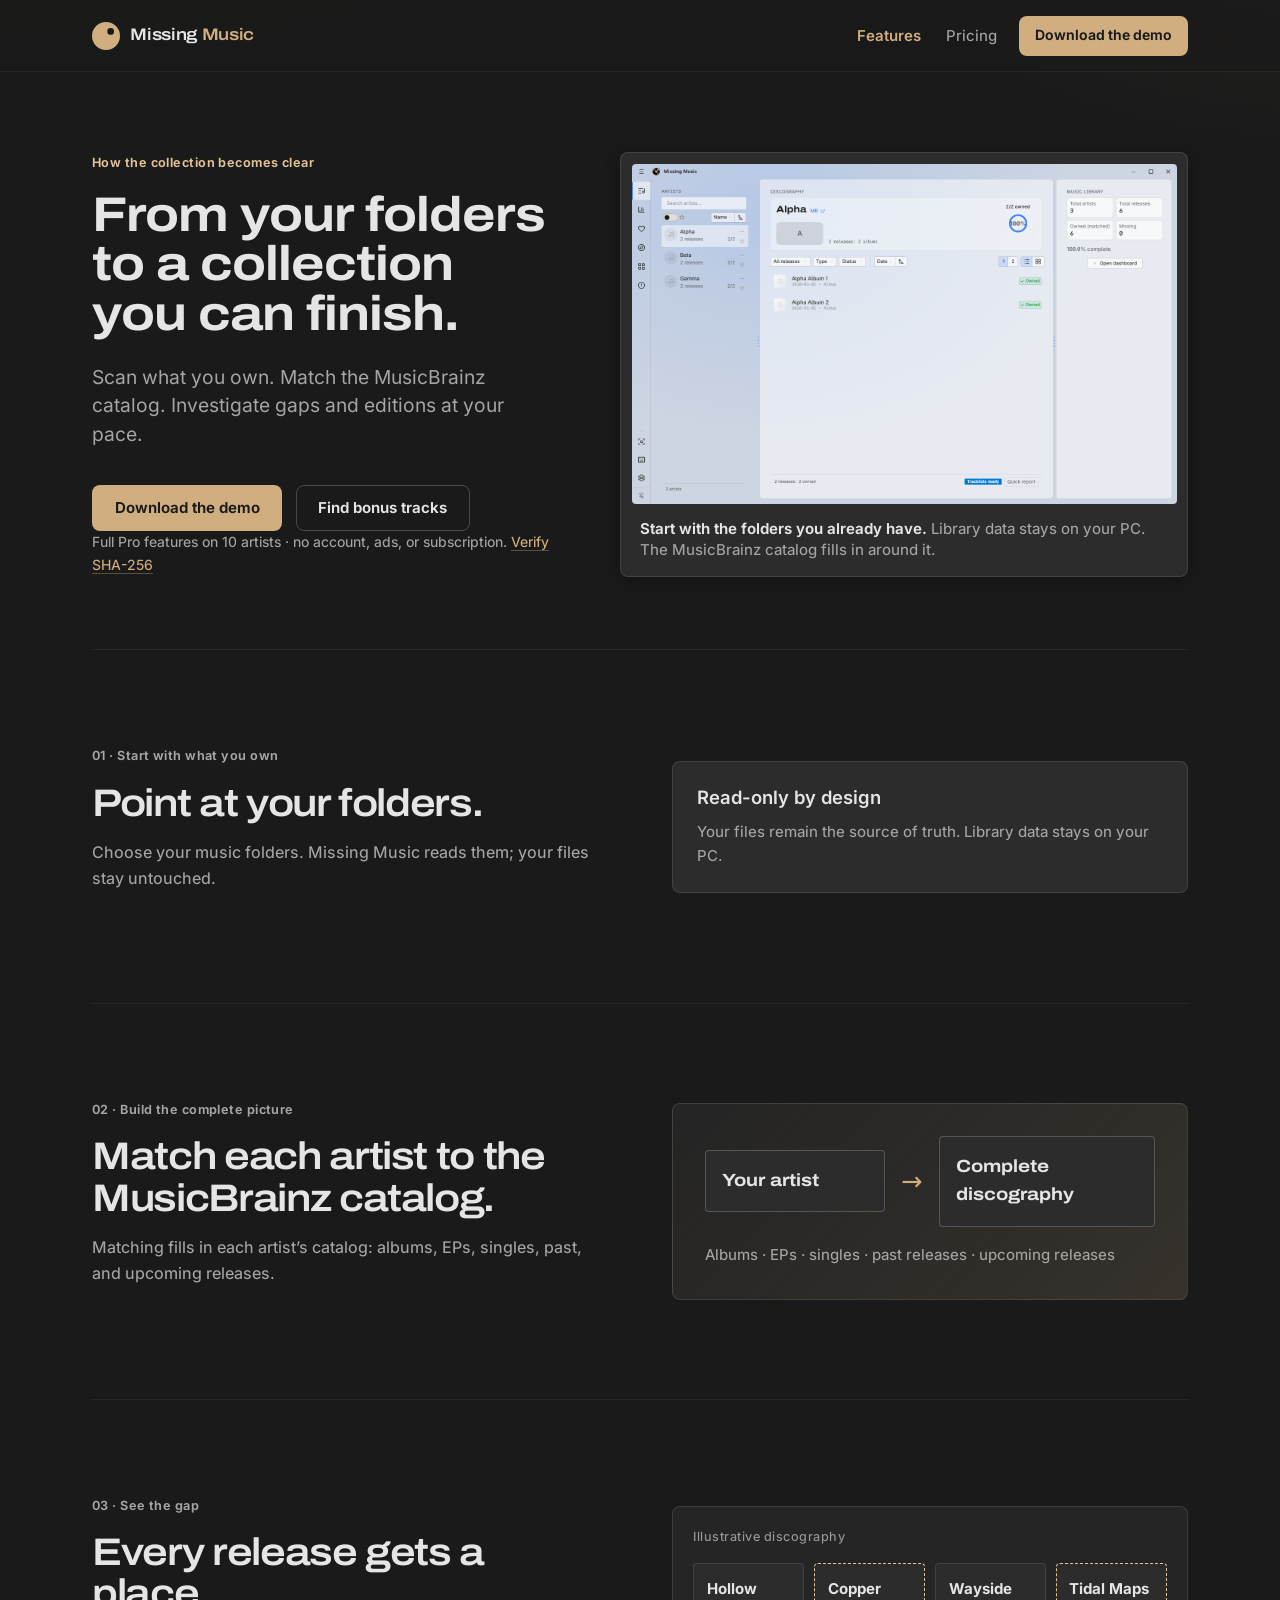
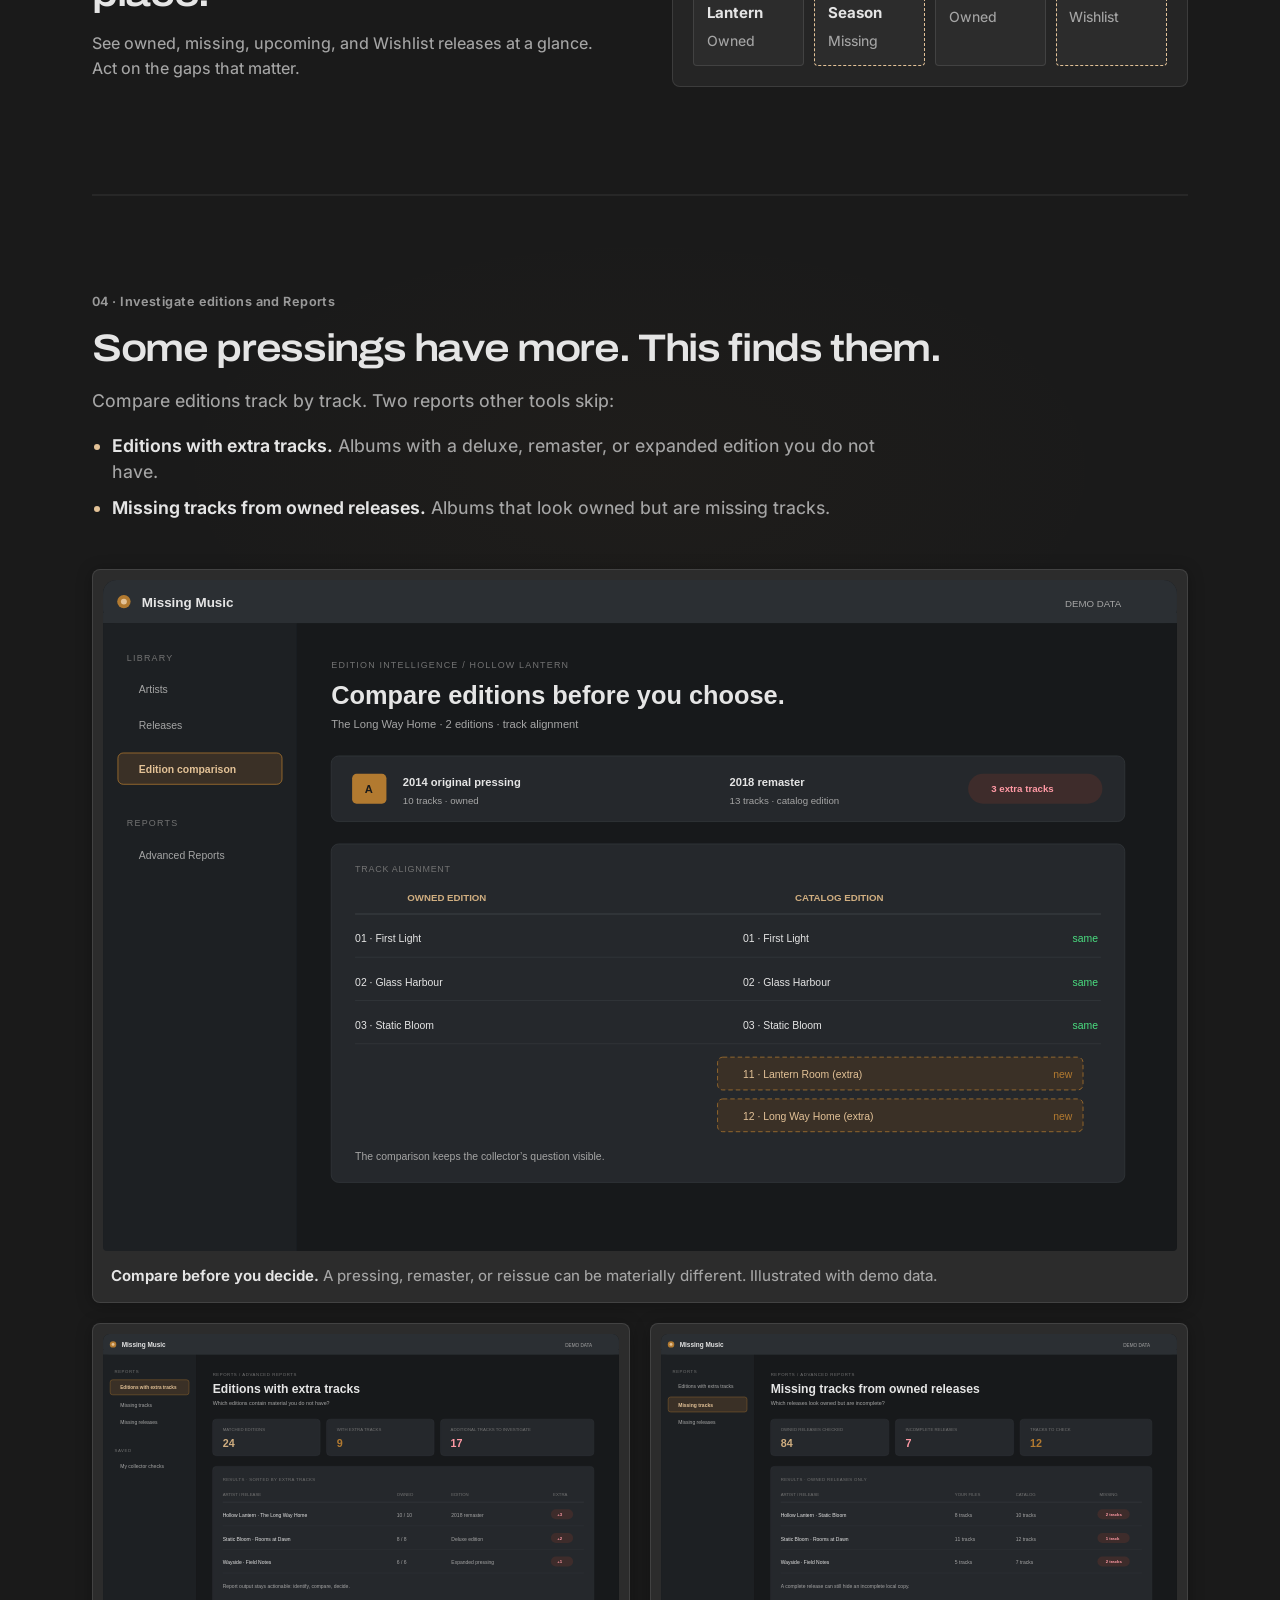
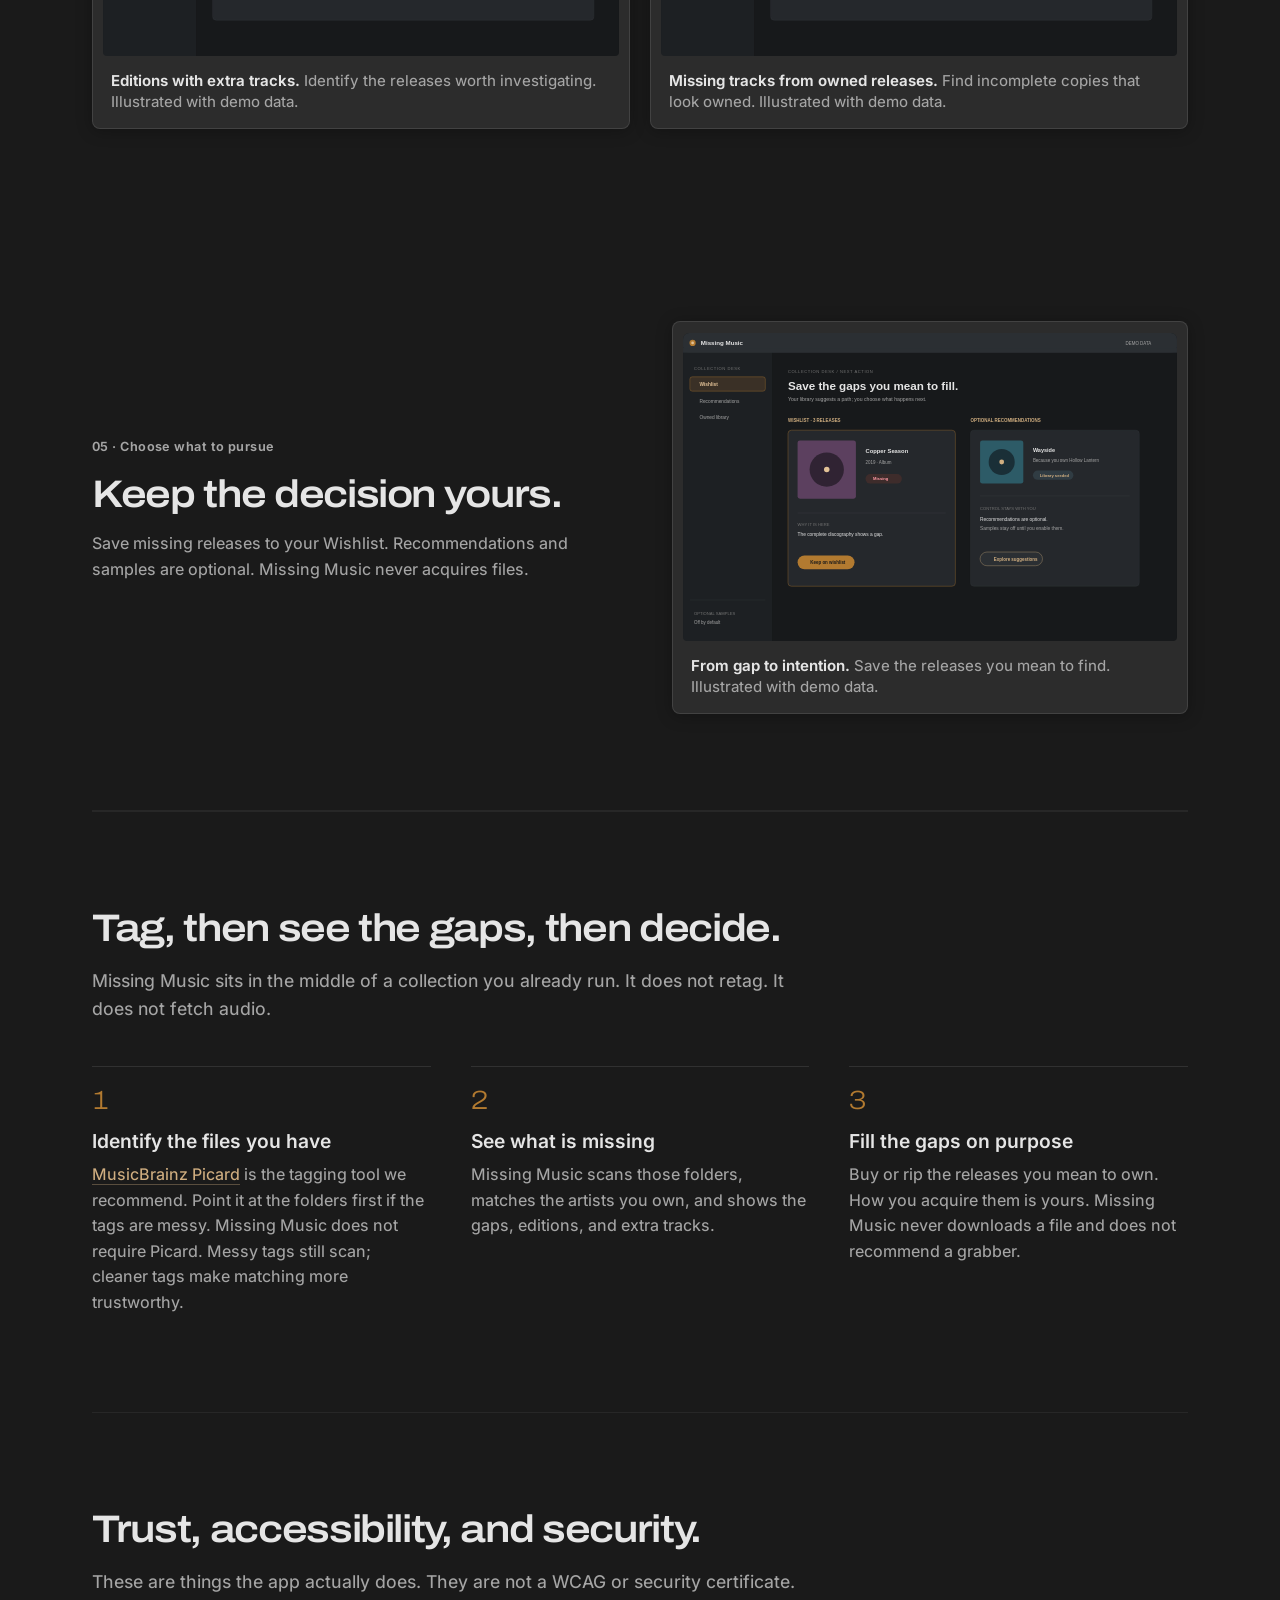
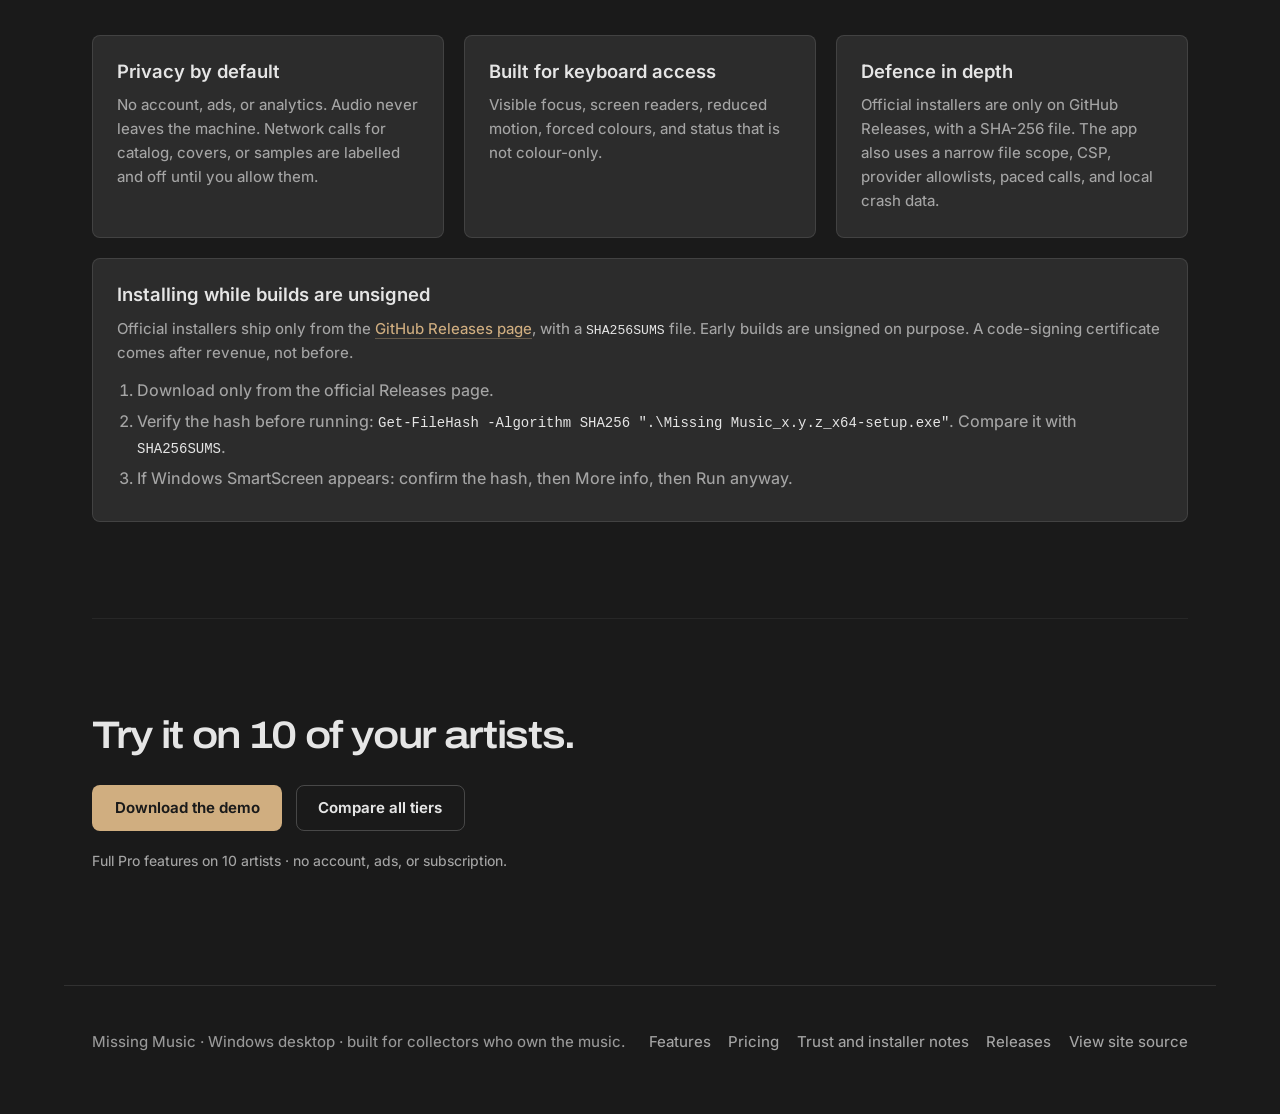
==== features.html @ d00f77fb "site: sync coming-soon landing from app repo public-site/" ====
<!doctype html>
<html lang="en">
<head>
  <meta charset="utf-8" />
  <meta name="viewport" content="width=device-width, initial-scale=1" />
  <meta name="description" content="Scan what you own, match the MusicBrainz catalog, investigate gaps and editions, and turn collection gaps into deliberate next actions. Full Pro features on 10 artists." />
  <meta name="theme-color" content="#1a1a1a" />
  <meta property="og:type" content="website" />
  <meta property="og:title" content="Missing Music Features: From folders to a collection you can finish" />
  <meta property="og:description" content="Scan what you own, match the MusicBrainz catalog, investigate gaps and editions, and turn collection gaps into deliberate next actions." />
  <meta property="og:url" content="https://lydenyardley.github.io/missingmusic/features.html" />
  <meta property="og:image" content="https://lydenyardley.github.io/missingmusic/web-app-manifest-512x512.png" />
  <link rel="canonical" href="https://lydenyardley.github.io/missingmusic/features.html" />
  <link rel="icon" href="favicon.svg" type="image/svg+xml" />
  <link rel="icon" href="favicon-96x96.png" type="image/png" sizes="96x96" />
  <link rel="apple-touch-icon" href="apple-touch-icon.png" />
  <link rel="manifest" href="site.webmanifest" />
  <link rel="preload" href="fonts/archivo-latin-wdth-normal.woff2" as="font" type="font/woff2" crossorigin />
  <link rel="preload" href="fonts/inter-latin-wght-normal.woff2" as="font" type="font/woff2" crossorigin />
  <link rel="stylesheet" href="styles.css" />
  <script>document.documentElement.classList.add('js');</script>
  <script src="site.js" defer></script>
  <title>Missing Music Features: From folders to a collection you can finish</title>
</head>
<body data-page="features">
  <a class="skip" href="#main">Skip to content</a>

  <header class="site-header">
    <div class="site-header__inner">
      <a class="brand" href="./" aria-label="Missing Music home">
        <svg class="brand-mark" viewBox="0 0 354 354" fill="none" aria-hidden="true" width="28" height="28">
          <path fill="var(--color-brand, #b27a30)" d="M177 0a177 177 0 1 1 0 354 177 177 0 0 1 0-354m59 76a43 43 0 1 0 0 86 43 43 0 0 0 0-86"/>
        </svg>
        <span class="brand-word">Missing&nbsp;<span class="brand-wordmark__music">Music</span></span>
      </a>
      <nav aria-label="Primary">
        <a class="nav-link" href="features.html" aria-current="page">Features</a>
        <a class="nav-link" href="pricing.html">Pricing</a>
        <a class="nav-cta" href="https://github.com/lydenyardley/missingmusic/releases/latest" data-release-cta><span data-release-cta-label>Download the demo</span></a>
      </nav>
    </div>
  </header>

  <main id="main" class="page-main">
    <section class="page-hero page-hero--split" data-section="hero" aria-labelledby="features-title">
      <div class="page-hero__copy">
        <p class="eyebrow">How the collection becomes clear</p>
        <h1 id="features-title">From your folders to a collection you can finish.</h1>
        <p class="lede">Scan what you own. Match the MusicBrainz catalog. Investigate gaps and editions at your pace.</p>
        <div class="page-hero__actions">
          <a class="btn btn-primary" href="https://github.com/lydenyardley/missingmusic/releases/latest" data-release-cta><span data-release-cta-label>Download the demo</span></a>
          <a class="btn btn-ghost" href="#edition-intelligence">Find bonus tracks</a>
        </div>
        <p class="fine">Full Pro features on 10 artists · no account, ads, or subscription. <a href="#trust">Verify SHA-256</a></p>
        <p class="fine release-note" data-release-note></p>
      </div>
      <figure class="proof-frame page-hero__proof">
        <img src="media/hero-library.png" width="1440" height="900" fetchpriority="high" decoding="async" alt="Missing Music Library view showing a matched artist discography with owned and missing releases in synthetic demo data." />
        <figcaption><strong>Start with the folders you already have.</strong> Library data stays on your PC. The MusicBrainz catalog fills in around it.</figcaption>
      </figure>
    </section>

    <section class="guide-step" data-section="scan" aria-labelledby="scan-title">
      <div class="guide-step__copy">
        <p class="kicker">01 · Start with what you own</p>
        <h2 id="scan-title">Point at your folders.</h2>
        <p>Choose your music folders. Missing Music reads them; your files stay untouched.</p>
      </div>
      <div class="trust-card">
        <h3>Read-only by design</h3>
        <p>Your files remain the source of truth. Library data stays on your PC.</p>
      </div>
    </section>

    <section class="guide-step" data-section="match" aria-labelledby="match-title">
      <div class="guide-step__copy">
        <p class="kicker">02 · Build the complete picture</p>
        <h2 id="match-title">Match each artist to the MusicBrainz catalog.</h2>
        <p>Matching fills in each artist’s catalog: albums, EPs, singles, past, and upcoming releases.</p>
      </div>
      <div class="catalog-map" role="img" aria-label="Illustration showing an owned artist mapped to a complete discography">
        <div class="catalog-map__row"><strong>Your artist</strong><span aria-hidden="true">→</span><strong>Complete discography</strong></div>
        <p>Albums · EPs · singles · past releases · upcoming releases</p>
      </div>
    </section>

    <section class="guide-step" data-section="gap" aria-labelledby="feature-gap-title">
      <div class="guide-step__copy">
        <p class="kicker">03 · See the gap</p>
        <h2 id="feature-gap-title">Every release gets a place.</h2>
        <p>See owned, missing, upcoming, and Wishlist releases at a glance. Act on the gaps that matter.</p>
      </div>
      <div class="gap-board" role="img" aria-label="Illustrative discography row with owned, missing, and Wishlist release states">
        <p class="gap-board__label">Illustrative discography</p>
        <div class="gap-board__row">
          <div class="gap-board__item"><strong>Hollow Lantern</strong><span>Owned</span></div>
          <div class="gap-board__item gap-board__item--missing"><strong>Copper Season</strong><span>Missing</span></div>
          <div class="gap-board__item"><strong>Wayside</strong><span>Owned</span></div>
          <div class="gap-board__item gap-board__item--missing"><strong>Tidal Maps</strong><span>Wishlist</span></div>
        </div>
      </div>
    </section>

    <section class="section report-feature" id="edition-intelligence" data-section="edition-intelligence" aria-labelledby="edition-feature-title">
      <div class="report-feature__intro">
        <p class="kicker">04 · Investigate editions and Reports</p>
        <h2 id="edition-feature-title">Some pressings have more. This finds them.</h2>
        <p>Compare editions track by track. Two reports other tools skip:</p>
        <ul class="report-list">
          <li><strong>Editions with extra tracks.</strong> Albums with a deluxe, remaster, or expanded edition you do not have.</li>
          <li><strong>Missing tracks from owned releases.</strong> Albums that look owned but are missing tracks.</li>
        </ul>
      </div>
      <div class="report-gallery">
        <figure class="proof-frame report-gallery__hero">
          <img src="media/edition-comparison.svg" width="1440" height="900" decoding="async" alt="Illustrated edition comparison: an owned 2014 pressing aligned track by track with a 2018 remaster that adds three extra tracks. Demo data." />
          <figcaption><strong>Compare before you decide.</strong> A pressing, remaster, or reissue can be materially different. Illustrated with demo data.</figcaption>
        </figure>
        <div class="report-gallery__support">
          <figure class="proof-frame">
            <img src="media/report-extended-editions.svg" width="1440" height="900" decoding="async" alt="Illustrated report listing owned albums that have catalog editions with extra tracks. Demo data." />
            <figcaption><strong>Editions with extra tracks.</strong> Identify the releases worth investigating. Illustrated with demo data.</figcaption>
          </figure>
          <figure class="proof-frame">
            <img src="media/report-missing-tracks.svg" width="1440" height="900" decoding="async" alt="Illustrated report listing owned releases whose local track count is lower than the catalog. Demo data." />
            <figcaption><strong>Missing tracks from owned releases.</strong> Find incomplete copies that look owned. Illustrated with demo data.</figcaption>
          </figure>
        </div>
      </div>
    </section>

    <section class="guide-step" id="next-action" data-section="next-action" aria-labelledby="next-feature-title">
      <div class="guide-step__copy">
        <p class="kicker">05 · Choose what to pursue</p>
        <h2 id="next-feature-title">Keep the decision yours.</h2>
        <p>Save missing releases to your Wishlist. Recommendations and samples are optional. Missing Music never acquires files.</p>
      </div>
      <figure class="proof-frame">
        <img src="media/wishlist-recommendations.svg" width="1440" height="900" decoding="async" alt="Illustrated wishlist with a missing release saved and optional recommendations switched off by default. Demo data." />
        <figcaption><strong>From gap to intention.</strong> Save the releases you mean to find. Illustrated with demo data.</figcaption>
      </figure>
    </section>

    <section class="section" data-section="collector-workflow" aria-labelledby="workflow-neighbours-title">
      <h2 id="workflow-neighbours-title">Tag, then see the gaps, then decide.</h2>
      <p class="section-lede">Missing Music sits in the middle of a collection you already run. It does not retag. It does not fetch audio.</p>
      <ol class="neighbour-steps">
        <li class="neighbour-step">
          <span class="step-num" aria-hidden="true">1</span>
          <h3>Identify the files you have</h3>
          <p><a href="https://picard.musicbrainz.org/">MusicBrainz Picard</a> is the tagging tool we recommend. Point it at the folders first if the tags are messy. Missing Music does not require Picard. Messy tags still scan; cleaner tags make matching more trustworthy.</p>
        </li>
        <li class="neighbour-step">
          <span class="step-num" aria-hidden="true">2</span>
          <h3>See what is missing</h3>
          <p>Missing Music scans those folders, matches the artists you own, and shows the gaps, editions, and extra tracks.</p>
        </li>
        <li class="neighbour-step">
          <span class="step-num" aria-hidden="true">3</span>
          <h3>Fill the gaps on purpose</h3>
          <p>Buy or rip the releases you mean to own. How you acquire them is yours. Missing Music never downloads a file and does not recommend a grabber.</p>
        </li>
      </ol>
    </section>

    <section class="section" id="trust" data-section="trust" aria-labelledby="trust-title">
      <h2 id="trust-title">Trust, accessibility, and security.</h2>
      <p class="section-lede">These are things the app actually does. They are not a WCAG or security certificate.</p>
      <div class="trust-cards">
        <article class="trust-card"><h3>Privacy by default</h3><p>No account, ads, or analytics. Audio never leaves the machine. Network calls for catalog, covers, or samples are labelled and off until you allow them.</p></article>
        <article class="trust-card"><h3>Built for keyboard access</h3><p>Visible focus, screen readers, reduced motion, forced colours, and status that is not colour-only.</p></article>
        <article class="trust-card"><h3>Defence in depth</h3><p>Official installers are only on GitHub Releases, with a SHA-256 file. The app also uses a narrow file scope, CSP, provider allowlists, paced calls, and local crash data.</p></article>
      </div>
      <div class="trust-card install-note">
        <h3>Installing while builds are unsigned</h3>
        <p>Official installers ship only from the <a href="https://github.com/lydenyardley/missingmusic/releases">GitHub Releases page</a>, with a <code>SHA256SUMS</code> file. Early builds are unsigned on purpose. A code-signing certificate comes after revenue, not before.</p>
        <ol>
          <li>Download only from the official Releases page.</li>
          <li>Verify the hash before running: <code>Get-FileHash -Algorithm SHA256 ".\Missing Music_x.y.z_x64-setup.exe"</code>. Compare it with <code>SHA256SUMS</code>.</li>
          <li>If Windows SmartScreen appears: confirm the hash, then More info, then Run anyway.</li>
        </ol>
      </div>
    </section>

    <section class="section final-cta" aria-labelledby="features-next-title">
      <h2 id="features-next-title">Try it on 10 of your artists.</h2>
      <div class="cta-row">
        <a class="btn btn-primary" href="https://github.com/lydenyardley/missingmusic/releases/latest" data-release-cta><span data-release-cta-label>Download the demo</span></a>
        <a class="btn btn-ghost" href="pricing.html">Compare all tiers</a>
      </div>
      <p class="fine">Full Pro features on 10 artists · no account, ads, or subscription.</p>
    </section>
  </main>

  <footer class="site-footer page-footer">
    <p>Missing Music · Windows desktop · built for collectors who own the music.</p>
    <nav aria-label="Footer">
      <a href="features.html">Features</a>
      <a href="pricing.html">Pricing</a>
      <a href="features.html#trust">Trust and installer notes</a>
      <a href="https://github.com/lydenyardley/missingmusic/releases">Releases</a>
      <a href="https://github.com/lydenyardley/missingmusic">View site source</a>
    </nav>
  </footer>
</body>
</html>
---- styles.css ----
/* ─────────────────────────────────────────────────────────────────────────
   Missing Music — public launch site
   The public surface keeps the app's Fluent dark palette, Archivo / Inter
   pairing, ownership semantics, and 4/8px radii. Its type and container scale
   intentionally expand for marketing readability rather than matching the
   desktop app's compact density one-for-one.
   ───────────────────────────────────────────────────────────────────────── */
/* impeccable-disable overused-font -- Inter Variable is the app's documented
   body face (DESIGN.md typography.body); the display face is Archivo. */

@font-face {
  font-family: 'Inter Variable';
  src: url('fonts/inter-latin-wght-normal.woff2') format('woff2');
  font-weight: 100 900;
  font-style: normal;
  font-display: swap;
  unicode-range: U+0000-00FF, U+0131, U+0152-0153, U+02BB-02BC, U+02C6, U+02DA,
    U+02DC, U+0304, U+0308, U+0329, U+2000-206F, U+20AC, U+2122, U+2191, U+2193,
    U+2212, U+2215, U+FEFF, U+FFFD;
}
@font-face {
  font-family: 'Inter Variable';
  src: url('fonts/inter-latin-ext-wght-normal.woff2') format('woff2');
  font-weight: 100 900;
  font-style: normal;
  font-display: swap;
  unicode-range: U+0100-02BA, U+02BD-02C5, U+02C7-02CC, U+02CE-02D7, U+02DD-02FF,
    U+0304, U+0308, U+0329, U+1D00-1DBF, U+1E00-1E9F, U+1EF2-1EFF, U+2020,
    U+20A0-20AB, U+20AD-20C0, U+2113, U+2C60-2C7F, U+A720-A7FF;
}
@font-face {
  font-family: 'Archivo Variable';
  font-style: normal;
  font-display: swap;
  font-weight: 100 900;
  font-stretch: 62% 125%;
  src: url('fonts/archivo-latin-wdth-normal.woff2') format('woff2-variations');
  unicode-range: U+0000-00FF, U+0131, U+0152-0153, U+02BB-02BC, U+02C6, U+02DA,
    U+02DC, U+0304, U+0308, U+0329, U+2000-206F, U+20AC, U+2122, U+2191, U+2193,
    U+2212, U+2215, U+FEFF, U+FFFD;
}
@font-face {
  font-family: 'Archivo Variable';
  font-style: normal;
  font-display: swap;
  font-weight: 100 900;
  font-stretch: 62% 125%;
  src: url('fonts/archivo-latin-ext-wdth-normal.woff2') format('woff2-variations');
  unicode-range: U+0100-02BA, U+02BD-02C5, U+02C7-02CC, U+02CE-02D7, U+02DD-02FF,
    U+0304, U+0308, U+0329, U+1D00-1DBF, U+1E00-1E9F, U+1EF2-1EFF, U+2020,
    U+20A0-20AB, U+20AD-20C0, U+2113, U+2C60-2C7F, U+A720-A7FF;
}

:root {
  color-scheme: dark;

  --bg: #1a1a1a;
  --surface: #2c2c2c;
  --surface-1: var(--surface);
  --surface-2: #363636;
  --recessed: rgba(255, 255, 255, 0.05);

  --text: #e5e5e5;
  --muted: #a5a5a5;
  --faint: #999999;

  --bronze: #b27a30;
  --tan: #e3c297;
  --accent: #d0ae80;
  /* Dark-only landing: primary ink + lightened identity bronze. */
  --color-text-primary: var(--text, #e5e5e5);
  --color-brand: #d0ae80;
  --accent-hover: color-mix(in srgb, var(--accent), var(--text) 15%);
  --accent-ink: #1a1a1a;

  --owned: #4ade80;
  --rose: #ff99a4;

  --border: rgba(255, 255, 255, 0.1);
  --border-strong: rgba(255, 255, 255, 0.2);
  --hairline: rgba(255, 255, 255, 0.06);
  --radius: 8px;
  --radius-sm: 4px;
  --radius-pill: 9999px;

  --ease: cubic-bezier(0.33, 0, 0.67, 1);

  --font-sans: 'Inter Variable', 'Segoe UI Variable', 'Segoe UI', system-ui, sans-serif;
  --font-mono: 'Cascadia Code', 'Cascadia Mono', Consolas, monospace;
  --font-display: 'Archivo Variable', 'Inter Variable', system-ui, sans-serif;
  --font-display-stretch: 115%;
  --brand-wordmark-weight: 600;
  --brand-wordmark-leading: 1;
  --brand-wordmark-tracking: -0.02em;

  --maxw: 72rem;
  --anchor-offset: 5rem;
}

* { box-sizing: border-box; }

html {
  font-size: 16px;
  overflow-x: clip;
  scroll-behavior: smooth;
}

body {
  margin: 0;
  min-height: 100vh;
  overflow-x: clip;
  font-family: var(--font-sans);
  font-weight: 450;
  font-size: 1rem;
  line-height: 1.6;
  font-feature-settings: 'cv02', 'cv03', 'cv04', 'cv11';
  color: var(--text);
  background:
    radial-gradient(1200px 600px at 10% -4%, color-mix(in srgb, var(--bronze) 12%, transparent), transparent 50%),
    radial-gradient(1000px 580px at 102% -2%, color-mix(in srgb, var(--accent) 8%, transparent), transparent 45%),
    radial-gradient(800px 400px at 50% 35%, color-mix(in srgb, var(--bronze) 3%, transparent), transparent 60%),
    var(--bg);
}

::selection { background: color-mix(in srgb, var(--accent) 28%, transparent); color: var(--text); }

:focus-visible {
  outline: 2px solid var(--accent);
  outline-offset: 3px;
  border-radius: var(--radius-sm);
}

.sr-only {
  position: absolute;
  width: 1px;
  height: 1px;
  padding: 0;
  margin: -1px;
  overflow: hidden;
  clip: rect(0 0 0 0);
  white-space: nowrap;
  border: 0;
}

.skip {
  position: absolute;
  left: -999px;
  top: 0;
  z-index: 30;
  background: var(--accent);
  color: var(--accent-ink);
  font-weight: 600;
  padding: 0.7rem 1rem;
  border-radius: 0 0 var(--radius) 0;
}
.skip:focus { left: 0; }

main :where(p, li, td) a {
  color: var(--accent);
  text-decoration: none;
  border-bottom: 1px solid color-mix(in srgb, var(--accent) 35%, transparent);
}
main :where(p, li, td) a:hover { border-bottom-color: var(--accent); }

/* ── Header ─────────────────────────────────────────────────────────────── */

.site-header {
  position: sticky;
  top: 0;
  z-index: 20;
  width: 100%;
  background: rgba(26, 26, 26, 0.78);
  backdrop-filter: blur(20px) saturate(180%);
  -webkit-backdrop-filter: blur(20px) saturate(180%);
  border-bottom: 1px solid var(--hairline);
}
.site-header__inner {
  display: flex;
  align-items: center;
  justify-content: space-between;
  gap: 1rem;
  max-width: var(--maxw);
  margin: 0 auto;
  padding: 0.85rem 1.75rem;
}

.brand {
  display: inline-flex;
  align-items: center;
  gap: 0.65rem;
  color: var(--color-text-primary, var(--text, #e5e5e5));
  text-decoration: none;
  flex: none;
}
.brand-mark { width: 28px; height: 28px; flex: none; display: block; }
.brand-word {
  font-family: var(--font-display);
  font-stretch: var(--font-display-stretch);
  font-weight: var(--brand-wordmark-weight);
  line-height: var(--brand-wordmark-leading);
  letter-spacing: var(--brand-wordmark-tracking);
  font-size: 1.05rem;
  color: var(--color-text-primary, var(--text, #e5e5e5));
}
.brand-wordmark__music { font-style: normal; color: var(--color-brand, #b27a30); }

.site-header nav {
  display: flex;
  align-items: center;
  gap: 1.1rem;
}
.nav-link {
  display: inline-flex;
  align-items: center;
  min-height: 2.75rem;
  padding: 0.35rem 0.25rem;
  color: var(--muted);
  text-decoration: none;
  font-size: 0.9375rem;
  transition: color 150ms var(--ease);
}
.nav-link:hover,
.nav-link[aria-current='page'] { color: var(--accent); }
.nav-link[aria-current='page'] { font-weight: 600; }

.nav-cta {
  display: inline-flex;
  align-items: center;
  min-height: 2.5rem;
  padding: 0.5rem 1rem;
  background: var(--accent);
  color: var(--accent-ink);
  font-size: 0.875rem;
  font-weight: 650;
  line-height: 1.2;
  text-decoration: none;
  border-radius: var(--radius);
  transition: background 150ms var(--ease), transform 150ms var(--ease);
}
.nav-cta:hover { background: var(--accent-hover); }
.nav-cta:active { transform: scale(0.97); }

.hero-cta-row {
  display: flex;
  flex-wrap: wrap;
  gap: 0.85rem;
  margin-bottom: 1.2rem;
}
.hero-cta-note {
  margin: 0;
  color: var(--faint);
  font-size: 0.8125rem;
  line-height: 1.45;
}
.hero-cta-note a { color: var(--accent); }

/* ── Shared page rhythm ─────────────────────────────────────────────────── */

main,
.page-main {
  max-width: var(--maxw);
  margin: 0 auto;
  padding: 0 1.75rem;
}

.section { padding: 6rem 0; border-top: 1px solid var(--hairline); }
.section, .hero, .guide-step, .plan-card, .plan-matrix-wrap, .plan-head { scroll-margin-top: var(--anchor-offset); }

.kicker,
.eyebrow {
  margin: 0 0 1rem;
  letter-spacing: 0.035em;
  font-size: 0.79rem;
  font-weight: 650;
}
.eyebrow { color: var(--tan); }
.kicker { color: var(--faint); }

h1,
h2 {
  font-family: var(--font-display);
  font-stretch: var(--font-display-stretch);
  letter-spacing: -0.035em;
}

h1 {
  max-width: 46rem;
  margin: 0 0 1.5rem;
  font-size: clamp(2.6rem, 3.8vw, 3.6rem);
  font-weight: 700;
  letter-spacing: var(--brand-wordmark-tracking);
  line-height: 1.02;
}

h2 {
  margin: 0 0 1.1rem;
  font-size: clamp(2rem, 3vw, 2.75rem);
  font-weight: 600;
  line-height: 1.08;
}

h3 { font-size: 1.2rem; line-height: 1.25; font-weight: 600; }

.section-lede {
  max-width: 45rem;
  margin: 0 0 2.5rem;
  color: var(--muted);
  font-size: 1.1rem;
  line-height: 1.55;
}

.fine { margin: 0; color: var(--muted); font-size: 0.875rem; }

/* ── Hero ───────────────────────────────────────────────────────────────── */

.hero {
  display: grid;
  grid-template-columns: minmax(0, 1.08fr) minmax(0, 0.92fr);
  align-items: center;
  gap: 4rem;
  padding: 5.25rem 0 5.5rem;
}
.hero-wedge {
  grid-column: 1 / -1;
  max-width: 52rem;
  margin: 0;
  color: var(--tan);
  font-size: 1.05rem;
  font-weight: 550;
  line-height: 1.45;
}
.section .hero-wedge {
  grid-column: auto;
  margin-top: 1.5rem;
}
.release-note:empty { display: none; }
.cta-note {
  margin: 0.75rem 0 0;
  color: var(--faint);
  font-size: 0.8125rem;
  line-height: 1.45;
}
.hero-copy { max-width: 40rem; }
.hero .lede,
.page-hero .lede {
  max-width: 38rem;
  margin: 0 0 2.25rem;
  color: var(--muted);
  font-size: 1.2rem;
  line-height: 1.5;
  font-weight: 400;
}
.hero .fine { max-width: 38rem; }

.cta-row {
  display: flex;
  flex-wrap: wrap;
  gap: 0.85rem;
  margin-bottom: 1.2rem;
}

.btn {
  display: inline-flex;
  align-items: center;
  justify-content: center;
  min-height: 2.9rem;
  padding: 0.75rem 1.35rem;
  border: 1px solid transparent;
  border-radius: var(--radius);
  color: var(--text);
  font-size: 0.9375rem;
  font-weight: 650;
  line-height: 1.2;
  text-decoration: none;
  transition: transform 150ms var(--ease), background 150ms var(--ease), border-color 150ms var(--ease), color 150ms var(--ease);
}
.btn:active { transform: scale(0.97); }
.btn-primary { background: var(--accent); color: var(--accent-ink); }
.btn-primary:hover { background: var(--accent-hover); }
.btn-ghost { border-color: var(--border-strong); background: transparent; }
.btn-ghost:hover { background: rgba(255, 255, 255, 0.06); border-color: var(--accent); }

/* Load stagger for hero copy. The content is still available without CSS. */
.reveal {
  animation: rise 550ms var(--ease) both;
  animation-delay: var(--d, 0s);
}
@keyframes rise {
  from { opacity: 0; transform: translateY(14px); }
  to { opacity: 1; transform: none; }
}

html.js.io-ready .observe {
  opacity: 0;
  transform: translateY(18px);
  transition: opacity 500ms var(--ease), transform 500ms var(--ease);
  transition-delay: var(--d, 0s);
}
html.js.io-ready .observe.in { opacity: 1; transform: none; }

/* ── Proof surfaces ─────────────────────────────────────────────────────── */

.proof-frame {
  margin: 0;
  padding: 0.65rem;
  background: var(--surface);
  border: 1px solid var(--border);
  border-radius: var(--radius);
  box-shadow: 0 2px 16px rgba(0, 0, 0, 0.28);
}
.proof-frame img {
  display: block;
  width: 100%;
  height: auto;
  border-radius: var(--radius-sm);
}
.proof-frame figcaption {
  padding: 0.85rem 0.5rem 0.3rem;
  color: var(--muted);
  font-size: 0.9375rem;
  line-height: 1.45;
}
.proof-frame figcaption strong { color: var(--text); font-weight: 650; }
.proof-placeholder {
  display: grid;
  place-items: center;
  align-content: center;
  gap: 0.6rem;
  aspect-ratio: 16 / 10;
  min-height: 12rem;
  padding: 2rem;
  border: 1px dashed var(--border-strong);
  border-radius: var(--radius-sm);
  background: var(--recessed);
  text-align: center;
}
.proof-placeholder__label {
  color: var(--tan);
  font-size: 0.79rem;
  font-weight: 650;
  letter-spacing: 0.04em;
}
.proof-placeholder strong {
  color: var(--text);
  font-family: var(--font-display);
  font-size: 1.25rem;
  font-weight: 650;
}
.proof-placeholder span:last-child {
  max-width: 32ch;
  color: var(--muted);
  font-size: 0.9375rem;
}
.hero-proof { align-self: center; max-width: 100%; }

/* ── Gap wall ───────────────────────────────────────────────────────────── */

.wall {
  position: relative;
  display: grid;
  grid-template-columns: repeat(8, minmax(0, 1fr));
  gap: 1rem;
  margin: 2.75rem 0 1.75rem;
  padding: 0;
  list-style: none;
}

.tile-meta {
  margin: 0.55rem 0 0;
  color: var(--text);
  font-size: 0.8125rem;
  line-height: 1.35;
}
.tile-meta span {
  display: block;
  margin-top: 0.15rem;
  color: var(--faint);
  font-size: 0.8125rem;
}
.tag-missing { color: var(--rose); font-style: normal; }

.cover {
  position: relative;
  display: grid;
  place-items: center;
  aspect-ratio: 1;
  overflow: hidden;
  border-radius: var(--radius);
  transition: transform 200ms var(--ease);
}
.tile:hover .cover { transform: translateY(-3px); }

.cover-1, .cover-2, .cover-3, .cover-4, .cover-5, .cover-6 {
  background: linear-gradient(135deg, var(--surface-2), var(--surface-1));
}
.cover-1::before, .cover-2::before, .cover-3::before,
.cover-4::before, .cover-5::before, .cover-6::before {
  content: '';
  position: absolute;
  top: 0;
  bottom: 0;
  left: 0;
  width: 6%;
  background: color-mix(in srgb, var(--text) 8%, var(--surface-2));
  border-right: 1px solid color-mix(in srgb, var(--border) 75%, transparent);
}
.cover-1 .cover-initial, .cover-2 .cover-initial, .cover-3 .cover-initial,
.cover-4 .cover-initial, .cover-5 .cover-initial, .cover-6 .cover-initial {
  position: relative;
  z-index: 1;
  display: grid;
  place-items: center;
  width: 34%;
  aspect-ratio: 1;
  border: 1px solid color-mix(in srgb, var(--border) 85%, transparent);
  border-radius: 50%;
  background: color-mix(in srgb, var(--text) 6%, var(--surface-1));
  color: color-mix(in srgb, var(--text) 40%, transparent);
  font-size: 1.2rem;
  font-weight: 450;
}
.cover-gap {
  border: 1.5px dashed var(--border-strong);
  background: transparent;
  transition: transform 200ms var(--ease), border-color 200ms var(--ease);
}
.cover-gap::after { content: none; }
.tile-gap:hover .cover-gap { border-color: rgba(255, 153, 164, 0.5); }
.gap-disc { width: 30%; height: 30%; color: var(--faint); }

.pill {
  display: grid;
  place-items: center;
  width: 1.35rem;
  height: 1.35rem;
  border-radius: var(--radius-pill);
  box-shadow: 0 0 0 1px rgba(0, 0, 0, 0.25);
}
.cover > .pill { position: absolute; top: 0.45rem; right: 0.45rem; }
.pill-owned { background: var(--owned); color: #0a2b16; }
.pill-missing { background: var(--rose); color: #3d0f16; }
.pill-wish {
  background: rgba(255, 153, 164, 0.16);
  color: var(--rose);
  box-shadow: 0 0 0 1px rgba(255, 153, 164, 0.45);
}

.legend {
  display: flex;
  flex-wrap: wrap;
  gap: 1.5rem;
  margin: 0;
  padding: 0;
  color: var(--muted);
  font-size: 0.875rem;
  list-style: none;
}
.legend li { display: inline-flex; align-items: center; gap: 0.5rem; }

/* ── Workflow ───────────────────────────────────────────────────────────── */

.steps {
  display: grid;
  grid-template-columns: repeat(3, minmax(0, 1fr));
  gap: 3rem;
  margin: 2.75rem 0 0;
  padding: 0;
  list-style: none;
}
.step { padding-top: 1.35rem; border-top: 1px solid var(--border); }
.step-num {
  display: block;
  margin-bottom: 0.9rem;
  color: var(--bronze);
  font-family: var(--font-display);
  font-stretch: var(--font-display-stretch);
  font-size: 1.65rem;
  font-variant-numeric: tabular-nums;
  font-weight: 300;
  line-height: 1;
}
.step h3 { margin: 0 0 0.55rem; font-size: 1.2rem; }
.step p { margin: 0; color: var(--muted); font-size: 1rem; }

/* ── Guided sections ────────────────────────────────────────────────────── */

.page-hero { padding: 5rem 0 4.5rem; border-bottom: 1px solid var(--hairline); }
.page-hero h1 { max-width: 48rem; }
.page-hero__actions { display: flex; flex-wrap: wrap; gap: 0.85rem; margin-top: 1.7rem; }
.page-hero--split {
  display: grid;
  grid-template-columns: minmax(0, 0.9fr) minmax(0, 1.1fr);
  align-items: center;
  gap: 4rem;
}
.page-hero--split h1 { max-width: 38rem; }
.page-hero--split .lede { max-width: 34rem; }
.page-hero__proof { min-width: 0; }

.guide-step {
  display: grid;
  grid-template-columns: minmax(0, 1fr) minmax(0, 1fr);
  align-items: center;
  gap: 4rem;
  padding: 6rem 0;
  border-bottom: 1px solid var(--hairline);
}
/* DOM-first = visually-first on every guide-step. The previous
   `.guide-step:nth-of-type(even) .guide-step__copy { order: 2 }` rule
   swapped DOM vs visual on >900px (3 of the 4 guide-steps got the swap,
   because `:nth-of-type` counts among all `<section>` siblings, not just
   other `.guide-step` siblings). Default flex order keeps the DOM-first
   copy block visually left of its proof sibling on every step. The narrow
   reset below (`order: initial`) is a defensive no-op now but harmless. */
.guide-step__copy h2 { margin-bottom: 0.9rem; }
.guide-step__copy p { max-width: 38rem; color: var(--muted); }
.guide-step__question { margin-top: 1.25rem; color: var(--tan) !important; font-weight: 600; }

.catalog-map {
  display: grid;
  gap: 1rem;
  padding: 2rem;
  border: 1px solid var(--border);
  border-radius: var(--radius);
  background: linear-gradient(135deg, var(--recessed), color-mix(in srgb, var(--bronze) 8%, var(--surface)));
}
.catalog-map__row {
  display: grid;
  grid-template-columns: minmax(0, 1fr) auto minmax(0, 1.2fr);
  align-items: center;
  gap: 1rem;
}
.catalog-map__row strong {
  padding: 1rem;
  border: 1px solid var(--border-strong);
  border-radius: var(--radius-sm);
  background: var(--surface);
  color: var(--text);
  font-family: var(--font-display);
  font-stretch: var(--font-display-stretch);
  font-size: 1.1rem;
}
.catalog-map__row span { color: var(--accent); font-size: 1.6rem; }
.catalog-map p { margin: 0; color: var(--muted); font-size: 0.9375rem; }

.gap-board {
  display: grid;
  gap: 1rem;
  padding: 1.25rem;
  border: 1px solid var(--border);
  border-radius: var(--radius);
  background: var(--recessed);
}
.gap-board__label {
  margin: 0;
  color: var(--faint);
  font-size: 0.79rem;
  letter-spacing: 0.04em;
}
.gap-board__row { display: grid; grid-template-columns: repeat(4, minmax(0, 1fr)); gap: 0.6rem; }
.gap-board__item {
  min-height: 5rem;
  padding: 0.8rem;
  border: 1px solid var(--border);
  border-radius: var(--radius-sm);
  background: var(--surface);
}
.gap-board__item--missing { border-style: dashed; border-color: var(--tan); }
.gap-board__item strong, .gap-board__item span { display: block; }
.gap-board__item strong { color: var(--text); font-size: 0.9375rem; }
.gap-board__item span { margin-top: 0.3rem; color: var(--muted); font-size: 0.875rem; }

/* ── Edition intelligence gallery ───────────────────────────────────────── */

.report-feature { padding-top: 6rem; }
.report-feature__intro { max-width: 54rem; }
.report-feature__intro > p:not(.kicker) { max-width: 52rem; color: var(--muted); font-size: 1.1rem; }
.report-list {
  display: grid;
  gap: 0.55rem;
  max-width: 52rem;
  margin: 1rem 0 0;
  padding-left: 1.25rem;
  color: var(--muted);
  font-size: 1.1rem;
  line-height: 1.5;
}
.report-list strong { color: var(--text); font-weight: 650; }
.report-list li::marker { color: var(--tan); }
.report-gallery { display: grid; gap: 1.25rem; margin-top: 3rem; }
.report-gallery__hero { width: 100%; }
.report-gallery__support { display: grid; grid-template-columns: repeat(2, minmax(0, 1fr)); gap: 1.25rem; }
.report-gallery__support .proof-frame { min-width: 0; }

/* ── Cards and trust ────────────────────────────────────────────────────── */

.trust-cards { display: grid; grid-template-columns: repeat(3, minmax(0, 1fr)); gap: 1.25rem; margin-top: 2.25rem; }
.trust-card { padding: 1.5rem; border: 1px solid var(--border); border-radius: var(--radius); background: var(--surface); }
.trust-card h3 { margin: 0 0 0.65rem; font-size: 1.15rem; }
.trust-card p { margin: 0; color: var(--muted); font-size: 0.9375rem; }

.tool-context { margin: 2.25rem 0 0; border-top: 1px solid var(--border); }
.tool-context__item { display: grid; grid-template-columns: minmax(12rem, 0.35fr) minmax(0, 1fr); gap: 2rem; padding: 1.35rem 0; border-bottom: 1px solid var(--border); }
.tool-context dt { color: var(--text); font-size: 1.1rem; font-weight: 600; }
.tool-context dd { margin: 0; color: var(--muted); }

.final-cta { padding-bottom: 7rem; }
.final-cta .cta-row { margin-top: 1.75rem; }

/* ── Pricing ────────────────────────────────────────────────────────────── */

.pricing { max-width: 68rem; margin: 0 auto; border-top-color: color-mix(in srgb, var(--bronze) 30%, var(--hairline)); }
.pricing > h2,
.pricing .section-lede,
.pricing > .fine { text-align: center; }
.pricing .section-lede { margin-right: auto; margin-left: auto; }
.pricing strong { color: var(--text); font-weight: 650; }

.plan-grid { display: grid; grid-template-columns: repeat(4, minmax(0, 1fr)); gap: 1.25rem; margin: 2.5rem 0 1.5rem; }
.plan-grid--duo { grid-template-columns: repeat(2, minmax(0, 1fr)); max-width: 40rem; margin-right: auto; margin-left: auto; }
.plan-grid--support { grid-template-columns: repeat(2, minmax(0, 1fr)); max-width: 40rem; margin: 1.25rem auto 1.5rem; }
.plan-support-title {
  margin: 2.5rem 0 0;
  text-align: center;
  color: var(--muted);
  font-size: 1.05rem;
  font-weight: 550;
}
.neighbour-steps {
  display: grid;
  grid-template-columns: repeat(3, minmax(0, 1fr));
  gap: 2.5rem;
  margin: 2.75rem 0 0;
  padding: 0;
  list-style: none;
}
.neighbour-step { padding-top: 1.35rem; border-top: 1px solid var(--border); }
.neighbour-step h3 { margin: 0 0 0.55rem; font-size: 1.2rem; }
.neighbour-step p { margin: 0; color: var(--muted); font-size: 1rem; }
.install-note { margin-top: 1.25rem; }
.install-note ol { margin: 0.85rem 0 0; padding-left: 1.25rem; color: var(--muted); }
.install-note li { margin: 0.35rem 0; }
.install-note code {
  font-family: var(--font-mono);
  font-size: 0.875em;
  color: var(--text);
}
.plan-card {
  display: flex;
  flex-direction: column;
  min-width: 0;
  height: 100%;
  padding: 1.6rem;
  border: 1px solid var(--border);
  border-radius: var(--radius);
  background: var(--surface);
}
.plan-card--pro {
  border-color: var(--bronze);
  background: linear-gradient(180deg, color-mix(in srgb, var(--bronze) 8%, var(--surface)), var(--surface) 60%);
}
.plan-card__badge {
  align-self: flex-start;
  margin: 0.65rem 0 0;
  padding: 0.35rem 0.55rem;
  border: 1px solid color-mix(in srgb, var(--bronze) 70%, var(--border-strong));
  border-radius: var(--radius-pill);
  background: color-mix(in srgb, var(--bronze) 14%, var(--surface));
  color: var(--tan);
  font-size: 0.75rem;
  font-weight: 700;
  line-height: 1.2;
}
.plan-card h3 { margin: 0 0 0.45rem; font-size: 1.3rem; }
.plan-card__price { color: var(--accent); font-family: var(--font-display); font-stretch: var(--font-display-stretch); font-size: 2.2rem; font-weight: 700; line-height: 1.1; }
.plan-card__cap { color: var(--muted); font-size: 0.875rem; }
.plan-card__use { min-height: 3.8rem; margin: 1rem 0 1rem; color: var(--text); font-size: 0.9375rem; }
.plan-card__desc { flex: 1; margin: 0 0 1.35rem; color: var(--muted); font-size: 0.9375rem; line-height: 1.5; }
.plan-card .btn { width: 100%; }
.plan-card--mini { padding: 1.2rem; }
.plan-card--mini h3 { font-size: 1.1rem; }
.plan-card--mini .plan-card__price { font-size: 1.8rem; }
.plan-card--mini .plan-card__desc { margin-bottom: 1rem; }

.demo-box { max-width: 26rem; margin: 2rem auto 0; }

.plan-matrix-wrap { position: relative; overflow: auto; border: 1px solid var(--border); border-radius: var(--radius); background: var(--surface); }
.plan-matrix { width: 100%; min-width: 60rem; border-collapse: collapse; font-size: 0.9375rem; }
.plan-matrix th, .plan-matrix td { padding: 1rem; text-align: left; vertical-align: top; border-bottom: 1px solid var(--hairline); }
.plan-matrix thead th { color: var(--muted); font-size: 0.75rem; letter-spacing: 0.1em; text-transform: uppercase; }
.plan-matrix tbody th, .plan-matrix tfoot th { width: 28%; color: var(--muted); font-weight: 500; }
.plan-head { width: 24%; }
.plan-head__name { display: block; color: var(--text); font-size: 1.15rem; font-weight: 600; letter-spacing: normal; text-transform: none; }
.plan-head__price { display: block; margin-top: 0.4rem; color: var(--accent); font-family: var(--font-display); font-stretch: var(--font-display-stretch); font-size: 1.9rem; font-weight: 700; letter-spacing: normal; line-height: 1.1; text-transform: none; }
.plan-head__cap { display: block; margin-top: 0.35rem; font-size: 0.8125rem; letter-spacing: normal; text-transform: none; }
.plan-head__badge {
  display: inline-block;
  margin-top: 0.65rem;
  padding: 0.3rem 0.55rem;
  border: 1px solid color-mix(in srgb, var(--bronze) 70%, var(--border-strong));
  border-radius: var(--radius-pill);
  background: color-mix(in srgb, var(--bronze) 14%, var(--surface));
  color: var(--tan);
  font-size: 0.75rem;
  font-weight: 700;
  letter-spacing: normal;
  line-height: 1.2;
  text-transform: none;
}
.plan-head__desc { margin: 0.75rem 0 0; color: var(--muted); font-size: 0.875rem; letter-spacing: normal; line-height: 1.45; text-transform: none; }
.plan-matrix tfoot th, .plan-matrix tfoot td { border-bottom: 0; }
.plan-matrix tfoot td { vertical-align: middle; }
.plan-matrix tfoot .btn { width: 100%; }
.plan-matrix [data-tier='pro'] { background: color-mix(in srgb, var(--bronze) 7%, transparent); }
.matrix-included { color: var(--text); font-weight: 650; }
.matrix-included::before { content: '✓ '; color: var(--owned); }
.matrix-excluded { color: var(--muted); }
.matrix-excluded::before { content: '— '; color: var(--rose); }
.matrix-scroll-note { display: none; margin: 0.8rem 0 0; color: var(--muted); font-size: 0.875rem; }

.faq { max-width: 54rem; margin: 0; }
.faq details { padding: 1.15rem 0; border-top: 1px solid var(--border); }
.faq details:last-of-type { border-bottom: 1px solid var(--border); }
.faq summary { min-height: 2.75rem; cursor: pointer; color: var(--text); font-size: 1.05rem; font-weight: 600; }
.faq p { max-width: 48rem; margin: 0.75rem 0 0; color: var(--muted); }

/* ── Footer ─────────────────────────────────────────────────────────────── */

.site-footer {
  display: flex;
  align-items: baseline;
  justify-content: space-between;
  flex-wrap: wrap;
  gap: 1.25rem;
  max-width: var(--maxw);
  margin: 0 auto;
  padding: 2.25rem 1.75rem 3.25rem;
  border-top: 1px solid var(--border);
  color: var(--faint);
  font-size: 0.9375rem;
}
.site-footer p { margin: 0; }
.site-footer nav { display: flex; flex-wrap: wrap; gap: 1.1rem; }
.site-footer a { min-height: 2.5rem; display: inline-flex; align-items: center; color: var(--muted); text-decoration: none; }
.site-footer a:hover { color: var(--text); }

/* ── Responsive ─────────────────────────────────────────────────────────── */

@media (max-width: 1100px) {
  .plan-grid { grid-template-columns: repeat(2, minmax(0, 1fr)); }
  .plan-grid--duo { grid-template-columns: repeat(2, minmax(0, 1fr)); }
}

@media (max-width: 900px) {
  html:not(.js) .wall { display: grid; grid-template-columns: repeat(2, minmax(0, 1fr)); overflow: visible; }
  html:not(.js) .tile { flex: initial; }
  .hero,
  .page-hero--split { grid-template-columns: 1fr; gap: 2.75rem; }
  .neighbour-steps { grid-template-columns: 1fr; gap: 2rem; }
  .hero { padding: 4.5rem 0 4.5rem; }
  .page-hero--split .page-hero__proof { max-width: 46rem; }
  .wall {
    display: flex;
    overflow-x: auto;
    gap: 1rem;
    padding-bottom: 0.6rem;
    scroll-snap-type: x mandatory;
  }
  .tile { flex: 0 0 29%; scroll-snap-align: start; }
  .guide-step { grid-template-columns: 1fr; gap: 2.5rem; padding: 5rem 0; }
  .guide-step:nth-of-type(even) .guide-step__copy { order: initial; }
}

@media (max-width: 760px) {
  .steps { grid-template-columns: 1fr; gap: 2rem; }
  .section { padding: 4.5rem 0; }
  .trust-cards { grid-template-columns: 1fr; }
  .report-gallery__support { grid-template-columns: 1fr; }
}

@media (max-width: 620px) {
  :root { --anchor-offset: 5rem; }
  .site-header { padding: 0; }
  .site-header__inner { padding: 0.75rem 1rem; }
  .site-header nav { gap: 0.7rem; }
  main, .page-main { padding: 0 1rem; }
  .site-footer { padding-right: 1rem; padding-left: 1rem; }
  .page-hero { padding: 3.75rem 0 3.5rem; }
  .hero { padding: 3.75rem 0 4rem; }
  h1 { font-size: 2.5rem; line-height: 1.04; }
  .hero .lede, .page-hero .lede { font-size: 1.1rem; }
  .wall { gap: 0.85rem; }
  .tile { flex-basis: 58%; }
  .plan-grid,
  .plan-grid--duo,
  .plan-grid--support { grid-template-columns: 1fr; }
  .gap-board__row { grid-template-columns: repeat(2, minmax(0, 1fr)); }
  .catalog-map { padding: 1.25rem; }
  .catalog-map__row { grid-template-columns: 1fr; gap: 0.6rem; }
  .catalog-map__row span { justify-self: center; transform: rotate(90deg); }
  .tool-context__item { grid-template-columns: 1fr; gap: 0.35rem; }
  .matrix-scroll-note { display: block; }
  .plan-matrix th, .plan-matrix td { padding: 0.85rem; }
  .plan-matrix th:first-child,
  .plan-matrix td:first-child {
    position: sticky;
    left: 0;
    z-index: 1;
    background: var(--surface);
    box-shadow: 1px 0 0 var(--border-strong);
  }
  .plan-matrix thead th:first-child { z-index: 3; background: var(--surface-2); }
  .plan-matrix tbody th:first-child { background: var(--surface); }
  .site-footer { align-items: flex-start; flex-direction: column; }
}

@media (forced-colors: active) {
  .proof-frame, .trust-card, .plan-card, .plan-matrix-wrap, .gap-board, .catalog-map { border: 1px solid CanvasText; background: Canvas; }
  .plan-card--pro, .plan-head--pro, .plan-matrix [data-tier='pro'] { background: Canvas; border-color: Highlight; }
  .plan-card__badge, .plan-head__badge { border-color: CanvasText; background: Canvas; color: CanvasText; }
  .matrix-included::before, .matrix-excluded::before { color: CanvasText; }
  .btn-primary { background: Highlight; color: HighlightText; border-color: Highlight; }
  .btn-ghost { background: Canvas; color: CanvasText; border-color: CanvasText; }
}

@media (prefers-reduced-motion: reduce) {
  html { scroll-behavior: auto; }
  .reveal { animation: none; }
  html.js.io-ready .observe { opacity: 1; transform: none; transition: none; }
  .btn, .cover, .cover-gap, .nav-link { transition: none; }
}

@media (forced-colors: active) and (max-width: 900px) {
  .wall { display: grid; grid-template-columns: repeat(2, minmax(0, 1fr)); overflow: visible; }
  .tile { flex: initial; }
}
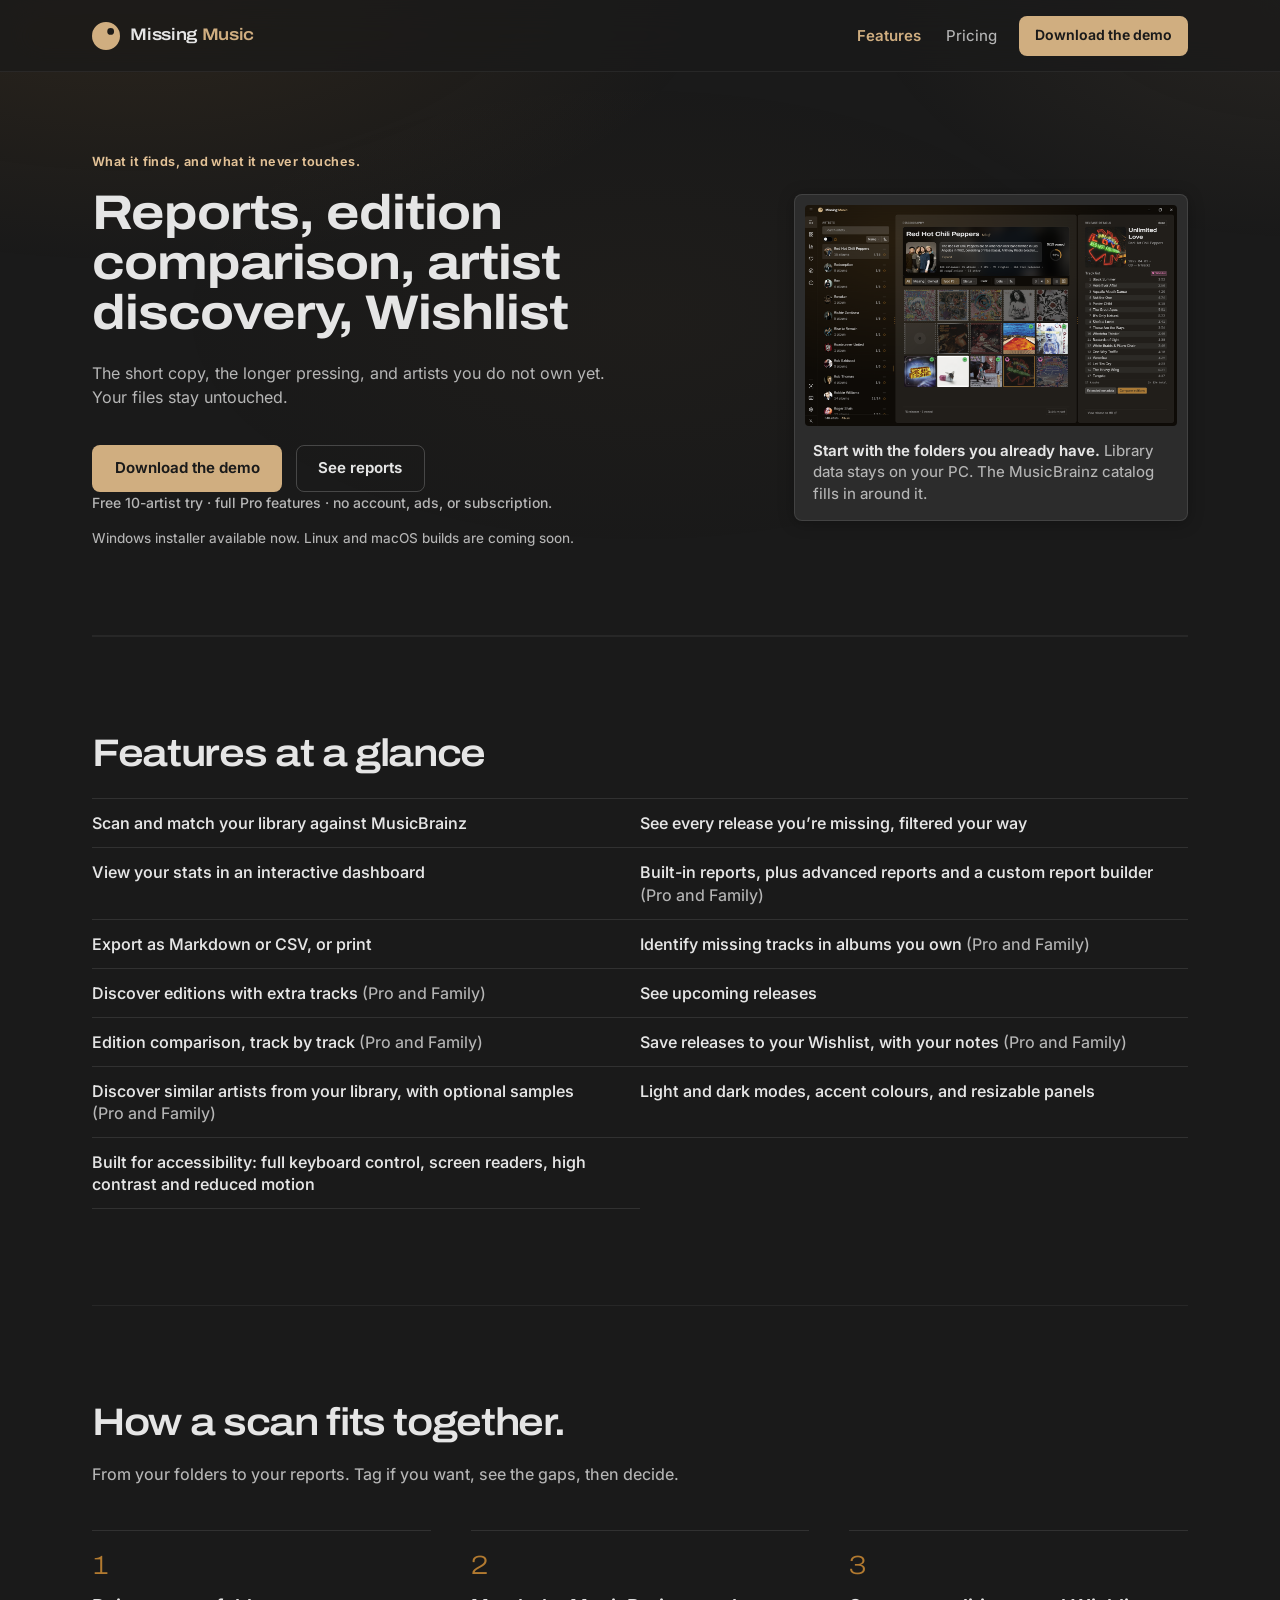
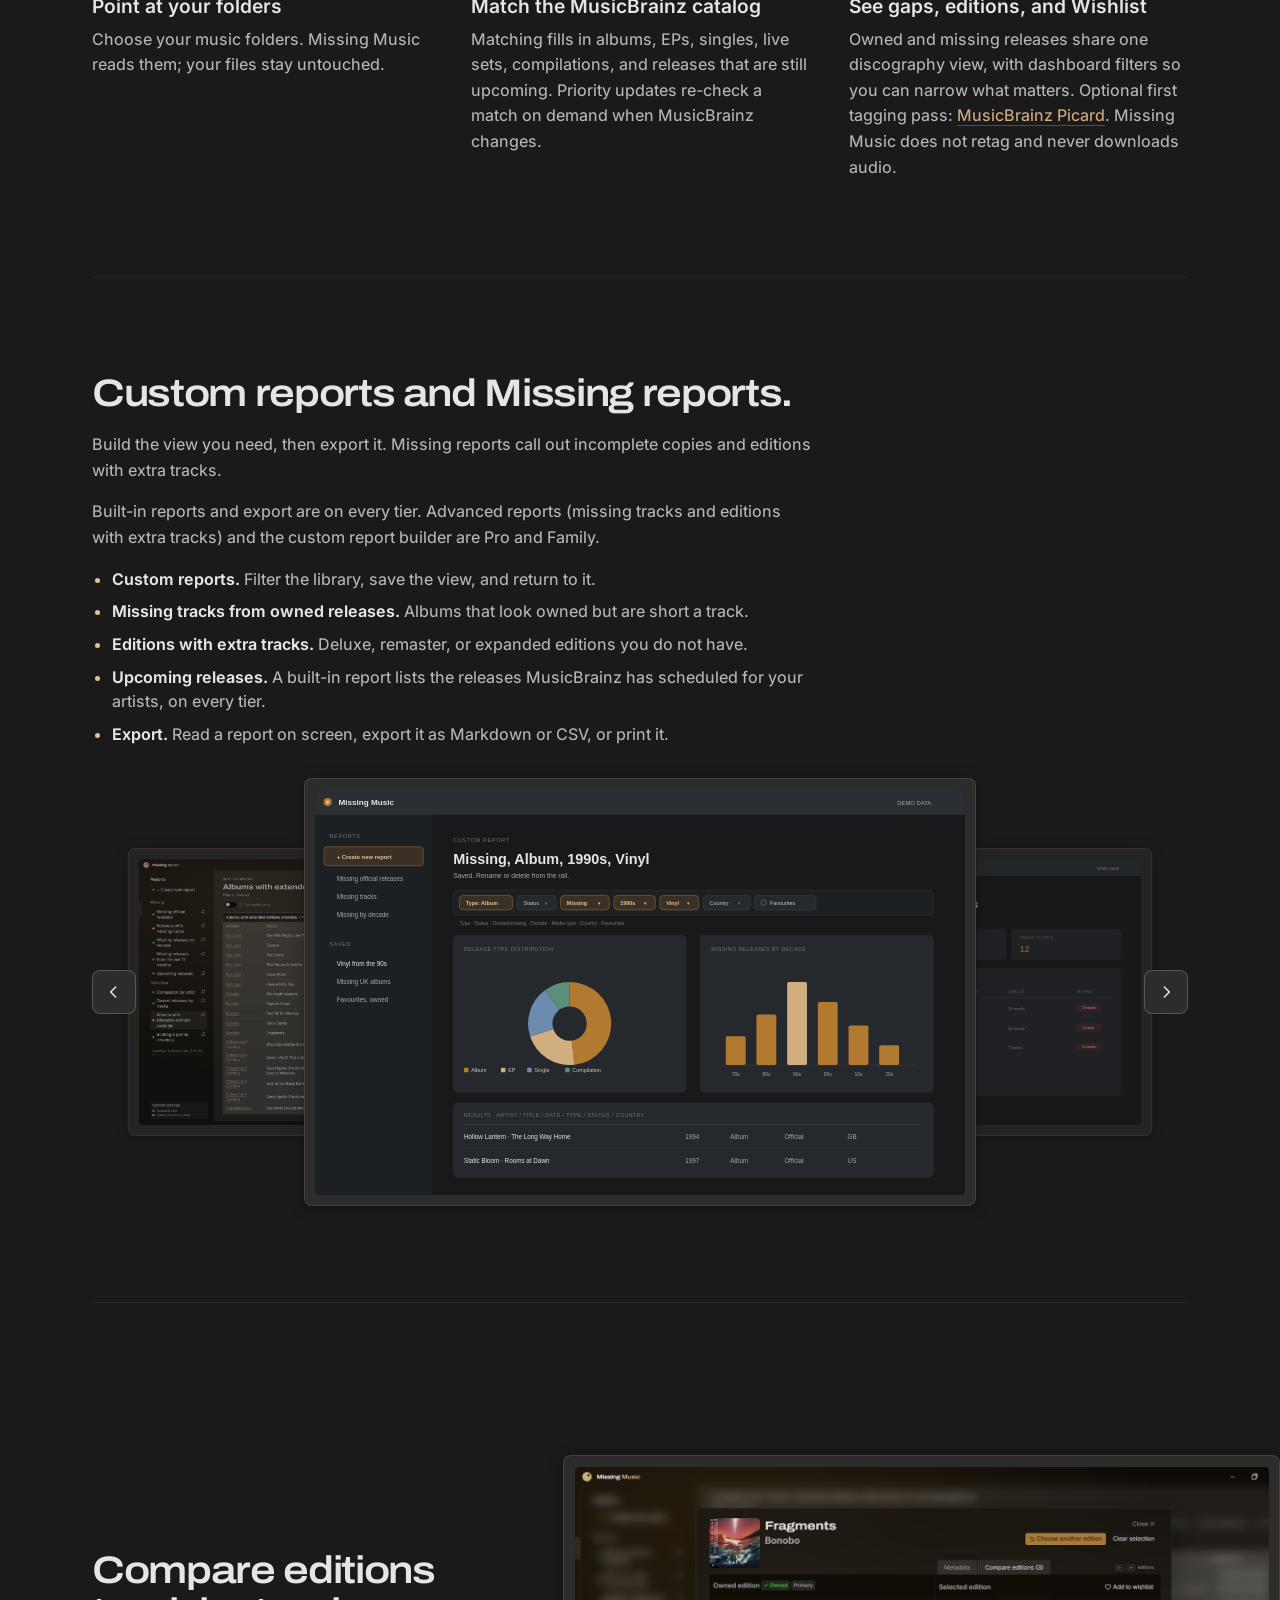
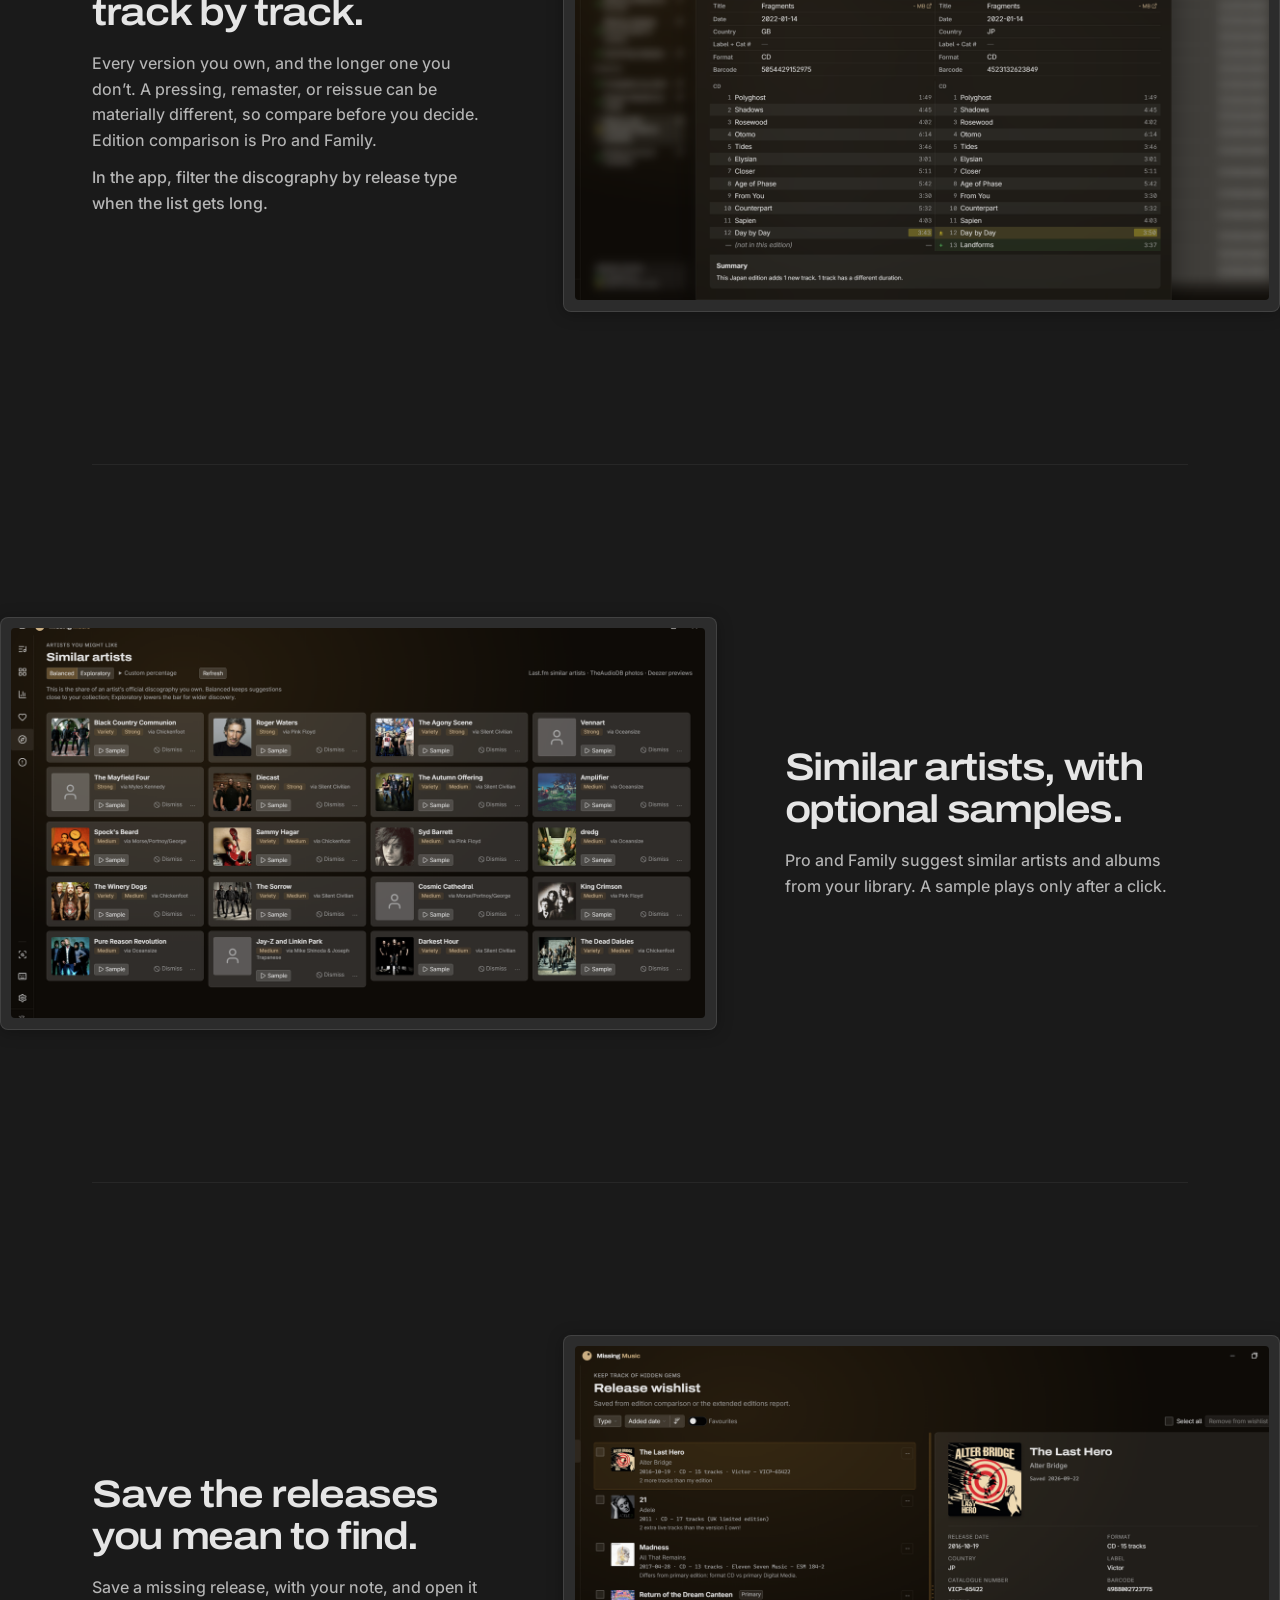
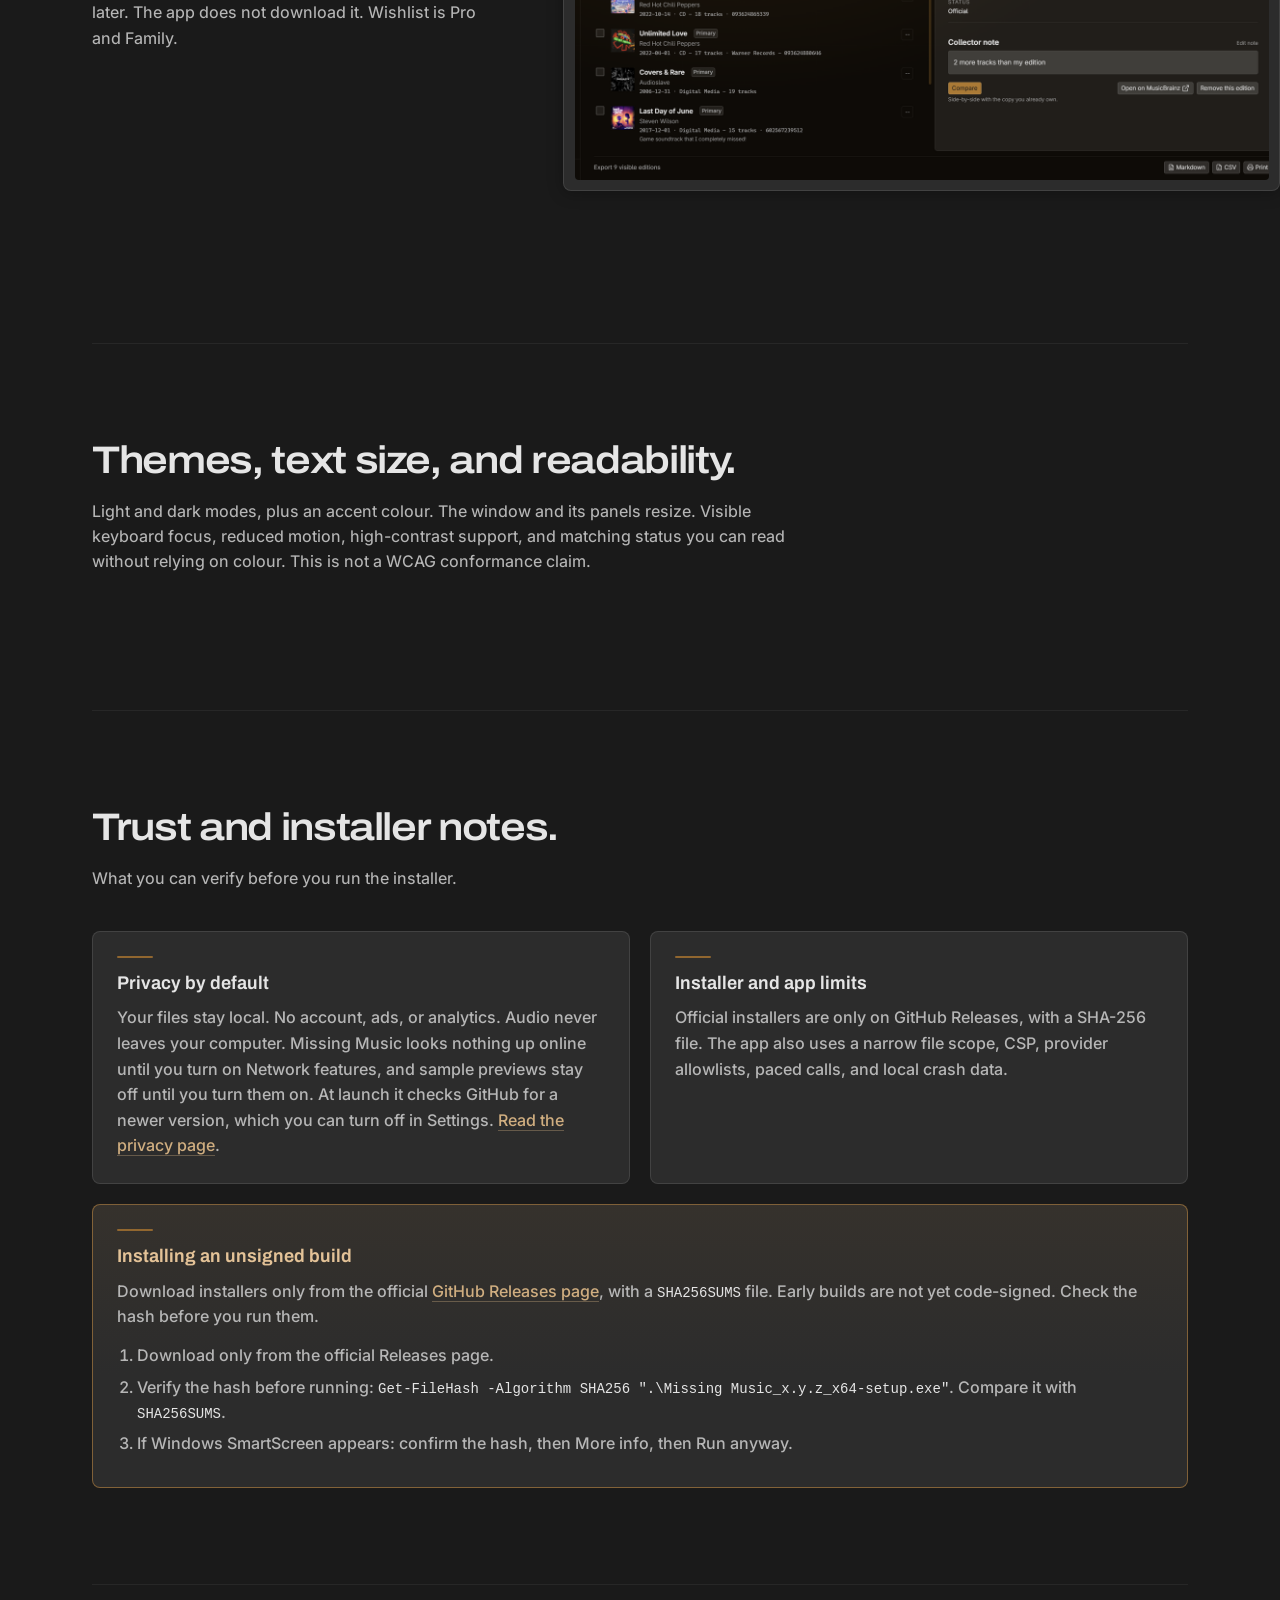
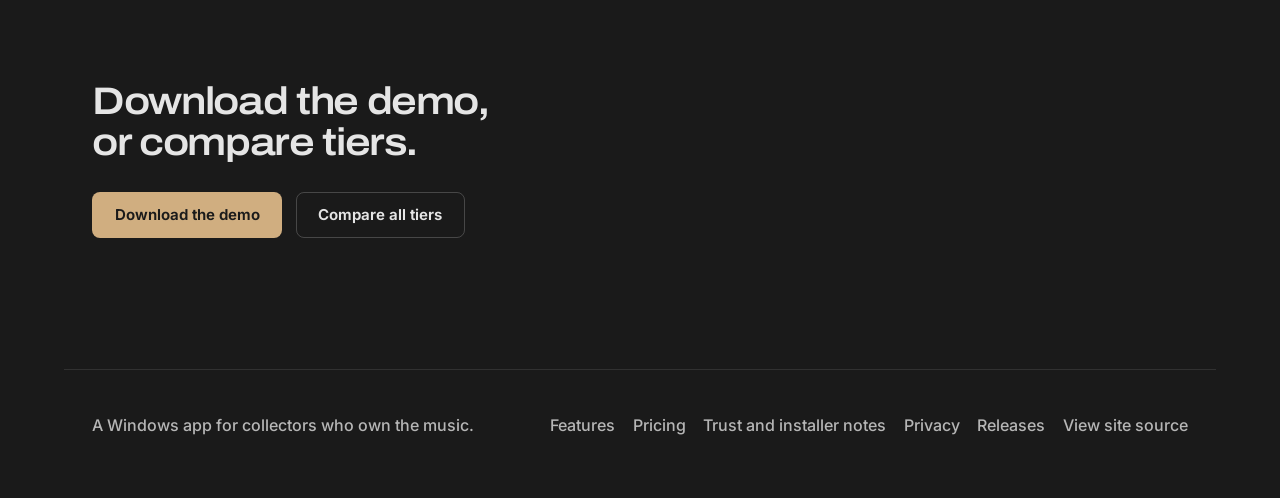
==== commit a19dd4e5: "site: add privacy policy and sync from app repo" ====
--- a/features.html
+++ b/features.html
@@ -1,15 +1,15 @@
 <!doctype html>
-<html lang="en">
+<html lang="en-GB">
 <head>
   <meta charset="utf-8" />
   <meta name="viewport" content="width=device-width, initial-scale=1" />
-  <meta name="description" content="Scan what you own, match the MusicBrainz catalog, investigate gaps and editions, and turn collection gaps into deliberate next actions. Full Pro features on 10 artists." />
+  <meta name="description" content="Reports, edition comparison, artist discovery, and Wishlist. The short copy, the longer pressing, and artists you do not own yet. Your files stay untouched. Full Pro features on 10 artists." />
   <meta name="theme-color" content="#1a1a1a" />
   <meta property="og:type" content="website" />
-  <meta property="og:title" content="Missing Music Features: From folders to a collection you can finish" />
-  <meta property="og:description" content="Scan what you own, match the MusicBrainz catalog, investigate gaps and editions, and turn collection gaps into deliberate next actions." />
+  <meta property="og:title" content="Missing Music features: Reports, edition comparison, artist discovery, Wishlist" />
+  <meta property="og:description" content="The short copy, the longer pressing, and artists you do not own yet. Your files stay untouched." />
   <meta property="og:url" content="https://lydenyardley.github.io/missingmusic/features.html" />
-  <meta property="og:image" content="https://lydenyardley.github.io/missingmusic/web-app-manifest-512x512.png" />
+  <meta property="og:image" content="https://lydenyardley.github.io/missingmusic/media/hero-library.png" />
   <link rel="canonical" href="https://lydenyardley.github.io/missingmusic/features.html" />
   <link rel="icon" href="favicon.svg" type="image/svg+xml" />
   <link rel="icon" href="favicon-96x96.png" type="image/png" sizes="96x96" />
@@ -20,7 +20,7 @@
   <link rel="stylesheet" href="styles.css" />
   <script>document.documentElement.classList.add('js');</script>
   <script src="site.js" defer></script>
-  <title>Missing Music Features: From folders to a collection you can finish</title>
+  <title>Missing Music features: Reports, edition comparison, artist discovery, Wishlist</title>
 </head>
 <body data-page="features">
   <a class="skip" href="#main">Skip to content</a>
@@ -33,7 +33,11 @@
         </svg>
         <span class="brand-word">Missing&nbsp;<span class="brand-wordmark__music">Music</span></span>
       </a>
-      <nav aria-label="Primary">
+      <button class="nav-toggle" type="button" aria-expanded="false" aria-controls="site-nav" data-nav-toggle>
+        <span class="nav-toggle__bars" aria-hidden="true"></span>
+        <span class="nav-toggle__label">Menu</span>
+      </button>
+      <nav class="site-nav" id="site-nav" aria-label="Primary">
         <a class="nav-link" href="features.html" aria-current="page">Features</a>
         <a class="nav-link" href="pricing.html">Pricing</a>
         <a class="nav-cta" href="https://github.com/lydenyardley/missingmusic/releases/latest" data-release-cta><span data-release-cta-label>Download the demo</span></a>
@@ -44,136 +48,144 @@
   <main id="main" class="page-main">
     <section class="page-hero page-hero--split" data-section="hero" aria-labelledby="features-title">
       <div class="page-hero__copy">
-        <p class="eyebrow">How the collection becomes clear</p>
-        <h1 id="features-title">From your folders to a collection you can finish.</h1>
-        <p class="lede">Scan what you own. Match the MusicBrainz catalog. Investigate gaps and editions at your pace.</p>
+        <p class="eyebrow">What it finds, and what it never touches.</p>
+        <h1 id="features-title">Reports, edition comparison, artist discovery, Wishlist</h1>
+        <p class="lede">The short copy, the longer pressing, and artists you do not own yet. Your files stay untouched.</p>
         <div class="page-hero__actions">
           <a class="btn btn-primary" href="https://github.com/lydenyardley/missingmusic/releases/latest" data-release-cta><span data-release-cta-label>Download the demo</span></a>
-          <a class="btn btn-ghost" href="#edition-intelligence">Find bonus tracks</a>
-        </div>
-        <p class="fine">Full Pro features on 10 artists · no account, ads, or subscription. <a href="#trust">Verify SHA-256</a></p>
-        <p class="fine release-note" data-release-note></p>
+          <a class="btn btn-ghost" href="#reports">See reports</a>
+        </div>
+        <p class="fine">Free 10-artist try · full Pro features · no account, ads, or subscription.</p>
+        <p class="platform-note">Windows installer available now. Linux and macOS builds are coming soon.</p>
       </div>
       <figure class="proof-frame page-hero__proof">
-        <img src="media/hero-library.png" width="1440" height="900" fetchpriority="high" decoding="async" alt="Missing Music Library view showing a matched artist discography with owned and missing releases in synthetic demo data." />
+        <img src="media/hero-library.png" width="1440" height="855" fetchpriority="high" decoding="async" alt="Missing Music Library view in dark mode showing a matched artist discography with owned and missing releases." />
         <figcaption><strong>Start with the folders you already have.</strong> Library data stays on your PC. The MusicBrainz catalog fills in around it.</figcaption>
       </figure>
     </section>
 
-    <section class="guide-step" data-section="scan" aria-labelledby="scan-title">
-      <div class="guide-step__copy">
-        <p class="kicker">01 · Start with what you own</p>
-        <h2 id="scan-title">Point at your folders.</h2>
-        <p>Choose your music folders. Missing Music reads them; your files stay untouched.</p>
-      </div>
-      <div class="trust-card">
-        <h3>Read-only by design</h3>
-        <p>Your files remain the source of truth. Library data stays on your PC.</p>
-      </div>
-    </section>
-
-    <section class="guide-step" data-section="match" aria-labelledby="match-title">
-      <div class="guide-step__copy">
-        <p class="kicker">02 · Build the complete picture</p>
-        <h2 id="match-title">Match each artist to the MusicBrainz catalog.</h2>
-        <p>Matching fills in each artist’s catalog: albums, EPs, singles, past, and upcoming releases.</p>
-      </div>
-      <div class="catalog-map" role="img" aria-label="Illustration showing an owned artist mapped to a complete discography">
-        <div class="catalog-map__row"><strong>Your artist</strong><span aria-hidden="true">→</span><strong>Complete discography</strong></div>
-        <p>Albums · EPs · singles · past releases · upcoming releases</p>
-      </div>
-    </section>
-
-    <section class="guide-step" data-section="gap" aria-labelledby="feature-gap-title">
-      <div class="guide-step__copy">
-        <p class="kicker">03 · See the gap</p>
-        <h2 id="feature-gap-title">Every release gets a place.</h2>
-        <p>See owned, missing, upcoming, and Wishlist releases at a glance. Act on the gaps that matter.</p>
-      </div>
-      <div class="gap-board" role="img" aria-label="Illustrative discography row with owned, missing, and Wishlist release states">
-        <p class="gap-board__label">Illustrative discography</p>
-        <div class="gap-board__row">
-          <div class="gap-board__item"><strong>Hollow Lantern</strong><span>Owned</span></div>
-          <div class="gap-board__item gap-board__item--missing"><strong>Copper Season</strong><span>Missing</span></div>
-          <div class="gap-board__item"><strong>Wayside</strong><span>Owned</span></div>
-          <div class="gap-board__item gap-board__item--missing"><strong>Tidal Maps</strong><span>Wishlist</span></div>
-        </div>
-      </div>
-    </section>
-
-    <section class="section report-feature" id="edition-intelligence" data-section="edition-intelligence" aria-labelledby="edition-feature-title">
-      <div class="report-feature__intro">
-        <p class="kicker">04 · Investigate editions and Reports</p>
-        <h2 id="edition-feature-title">Some pressings have more. This finds them.</h2>
-        <p>Compare editions track by track. Two reports other tools skip:</p>
-        <ul class="report-list">
-          <li><strong>Editions with extra tracks.</strong> Albums with a deluxe, remaster, or expanded edition you do not have.</li>
-          <li><strong>Missing tracks from owned releases.</strong> Albums that look owned but are missing tracks.</li>
-        </ul>
-      </div>
-      <div class="report-gallery">
-        <figure class="proof-frame report-gallery__hero">
-          <img src="media/edition-comparison.svg" width="1440" height="900" decoding="async" alt="Illustrated edition comparison: an owned 2014 pressing aligned track by track with a 2018 remaster that adds three extra tracks. Demo data." />
-          <figcaption><strong>Compare before you decide.</strong> A pressing, remaster, or reissue can be materially different. Illustrated with demo data.</figcaption>
-        </figure>
-        <div class="report-gallery__support">
-          <figure class="proof-frame">
-            <img src="media/report-extended-editions.svg" width="1440" height="900" decoding="async" alt="Illustrated report listing owned albums that have catalog editions with extra tracks. Demo data." />
-            <figcaption><strong>Editions with extra tracks.</strong> Identify the releases worth investigating. Illustrated with demo data.</figcaption>
-          </figure>
-          <figure class="proof-frame">
-            <img src="media/report-missing-tracks.svg" width="1440" height="900" decoding="async" alt="Illustrated report listing owned releases whose local track count is lower than the catalog. Demo data." />
-            <figcaption><strong>Missing tracks from owned releases.</strong> Find incomplete copies that look owned. Illustrated with demo data.</figcaption>
-          </figure>
-        </div>
-      </div>
-    </section>
-
-    <section class="guide-step" id="next-action" data-section="next-action" aria-labelledby="next-feature-title">
-      <div class="guide-step__copy">
-        <p class="kicker">05 · Choose what to pursue</p>
-        <h2 id="next-feature-title">Keep the decision yours.</h2>
-        <p>Save missing releases to your Wishlist. Recommendations and samples are optional. Missing Music never acquires files.</p>
-      </div>
-      <figure class="proof-frame">
-        <img src="media/wishlist-recommendations.svg" width="1440" height="900" decoding="async" alt="Illustrated wishlist with a missing release saved and optional recommendations switched off by default. Demo data." />
-        <figcaption><strong>From gap to intention.</strong> Save the releases you mean to find. Illustrated with demo data.</figcaption>
-      </figure>
-    </section>
-
-    <section class="section" data-section="collector-workflow" aria-labelledby="workflow-neighbours-title">
-      <h2 id="workflow-neighbours-title">Tag, then see the gaps, then decide.</h2>
-      <p class="section-lede">Missing Music sits in the middle of a collection you already run. It does not retag. It does not fetch audio.</p>
+    <section class="section feature-glance" id="at-a-glance" data-section="at-a-glance" aria-labelledby="glance-title">
+      <h2 id="glance-title">Features at a glance</h2>
+      <ul class="feature-glance__list">
+        <li><a href="#scan-and-match">Scan and match your library against MusicBrainz</a></li>
+        <li><a href="#missing-visibility">See every release you’re missing, filtered your way</a></li>
+        <li><a href="#missing-visibility">View your stats in an interactive dashboard</a></li>
+        <li><a href="#reports">Built-in reports, plus advanced reports and a custom report builder <span class="feature-tier">(Pro and Family)</span></a></li>
+        <li><a href="#export">Export as Markdown or CSV, or print</a></li>
+        <li><a href="#missing-tracks">Identify missing tracks in albums you own <span class="feature-tier">(Pro and Family)</span></a></li>
+        <li><a href="#editions-extra-tracks">Discover editions with extra tracks <span class="feature-tier">(Pro and Family)</span></a></li>
+        <li><a href="#upcoming-releases">See upcoming releases</a></li>
+        <li><a href="#edition-intelligence">Edition comparison, track by track <span class="feature-tier">(Pro and Family)</span></a></li>
+        <li><a href="#wishlist">Save releases to your Wishlist, with your notes <span class="feature-tier">(Pro and Family)</span></a></li>
+        <li><a href="#samples">Discover similar artists from your library, with optional samples <span class="feature-tier">(Pro and Family)</span></a></li>
+        <li><a href="#desktop">Light and dark modes, accent colours, and resizable panels</a></li>
+        <li><a href="#desktop">Built for accessibility: full keyboard control, screen readers, high contrast and reduced motion</a></li>
+      </ul>
+    </section>
+
+    <section class="section" id="scan-and-match" data-section="collector-workflow" aria-labelledby="workflow-title">
+      <h2 id="workflow-title">How a scan fits together.</h2>
+      <p class="section-lede">From your folders to your reports. Tag if you want, see the gaps, then decide.</p>
       <ol class="neighbour-steps">
         <li class="neighbour-step">
           <span class="step-num" aria-hidden="true">1</span>
-          <h3>Identify the files you have</h3>
-          <p><a href="https://picard.musicbrainz.org/">MusicBrainz Picard</a> is the tagging tool we recommend. Point it at the folders first if the tags are messy. Missing Music does not require Picard. Messy tags still scan; cleaner tags make matching more trustworthy.</p>
+          <h3>Point at your folders</h3>
+          <p>Choose your music folders. Missing Music reads them; your files stay untouched.</p>
         </li>
-        <li class="neighbour-step">
+        <li class="neighbour-step" id="priority-updates">
           <span class="step-num" aria-hidden="true">2</span>
-          <h3>See what is missing</h3>
-          <p>Missing Music scans those folders, matches the artists you own, and shows the gaps, editions, and extra tracks.</p>
+          <h3>Match the MusicBrainz catalog</h3>
+          <p>Matching fills in albums, EPs, singles, live sets, compilations, and releases that are still upcoming. Priority updates re-check a match on demand when MusicBrainz changes.</p>
         </li>
-        <li class="neighbour-step">
+        <li class="neighbour-step" id="missing-visibility">
           <span class="step-num" aria-hidden="true">3</span>
-          <h3>Fill the gaps on purpose</h3>
-          <p>Buy or rip the releases you mean to own. How you acquire them is yours. Missing Music never downloads a file and does not recommend a grabber.</p>
+          <h3>See gaps, editions, and Wishlist</h3>
+          <p>Owned and missing releases share one discography view, with dashboard filters so you can narrow what matters. Optional first tagging pass: <a href="https://picard.musicbrainz.org/">MusicBrainz Picard</a>. Missing Music does not retag and never downloads audio.</p>
         </li>
       </ol>
     </section>
 
+    <section class="section report-feature" id="reports" data-section="reports" aria-labelledby="reports-title">
+      <div class="report-feature__intro">
+        <h2 id="reports-title">Custom reports and Missing reports.</h2>
+        <p>Build the view you need, then export it. Missing reports call out incomplete copies and editions with extra tracks.</p>
+        <p>Built-in reports and export are on every tier. Advanced reports (missing tracks and editions with extra tracks) and the custom report builder are Pro and Family.</p>
+        <ul class="report-list">
+          <li id="custom-reports"><strong>Custom reports.</strong> Filter the library, save the view, and return to it.</li>
+          <li id="missing-tracks"><strong>Missing tracks from owned releases.</strong> Albums that look owned but are short a track.</li>
+          <li id="editions-extra-tracks"><strong>Editions with extra tracks.</strong> Deluxe, remaster, or expanded editions you do not have.</li>
+          <li id="upcoming-releases"><strong>Upcoming releases.</strong> A built-in report lists the releases MusicBrainz has scheduled for your artists, on every tier.</li>
+          <li id="export"><strong>Export.</strong> Read a report on screen, export it as Markdown or CSV, or print it.</li>
+        </ul>
+      </div>
+      <div class="report-strip" data-report-stage>
+        <figure class="proof-frame">
+          <img src="media/report-custom.svg" width="1440" height="900" decoding="async" alt="Example custom report builder with filters for owned and missing releases saved as a report." />
+          <figcaption><strong>Custom reports.</strong> Filters saved as a report.</figcaption>
+        </figure>
+        <figure class="proof-frame">
+          <img src="media/report-missing-tracks.svg" width="1440" height="900" decoding="async" alt="Example report of owned albums whose local track count is lower than the catalog." />
+          <figcaption><strong>Missing tracks.</strong> Owned albums short a track.</figcaption>
+        </figure>
+        <figure class="proof-frame">
+          <img src="media/report-extended-editions.png" width="1440" height="900" decoding="async" alt="Missing Music report Albums with extended editions available, listing an owned edition beside a longer catalog edition. From the owner’s library." />
+          <figcaption><strong>Editions with extra tracks.</strong> An owned edition beside a longer catalog edition.</figcaption>
+        </figure>
+      </div>
+    </section>
+
+    <section class="section report-feature" id="edition-intelligence" data-section="edition-intelligence" aria-labelledby="edition-feature-title">
+      <figure class="shot-pair shot-pair--end" data-slide="end">
+        <figcaption>
+          <h2 id="edition-feature-title">Compare editions track by track.</h2>
+          <p>Every version you own, and the longer one you don’t. A pressing, remaster, or reissue can be materially different, so compare before you decide. Edition comparison is Pro and Family.</p>
+          <p class="fine">In the app, filter the discography by release type when the list gets long.</p>
+        </figcaption>
+        <div class="shot-pair__frame proof-frame">
+          <img src="media/edition-comparison.png" width="1440" height="900" decoding="async" alt="Missing Music edition comparison in dark mode: owned GB CD of Bonobo Fragments beside a Japan edition that adds one track and shows one duration difference." />
+        </div>
+      </figure>
+    </section>
+
+    <section class="section" id="samples" data-section="samples" aria-labelledby="samples-title">
+      <figure class="shot-pair shot-pair--start" data-slide="start">
+        <div class="shot-pair__frame proof-frame">
+          <img src="media/recommendations.png" width="1440" height="810" decoding="async" alt="Missing Music Similar artists view in dark mode showing similar artists and albums not yet owned, with optional sample controls." />
+        </div>
+        <figcaption>
+          <h2 id="samples-title">Similar artists, with optional samples.</h2>
+          <p>Pro and Family suggest similar artists and albums from your library. A sample plays only after a click.</p>
+        </figcaption>
+      </figure>
+    </section>
+
+    <section class="section" id="wishlist" data-section="wishlist" aria-labelledby="wishlist-title">
+      <figure class="shot-pair shot-pair--end" data-slide="end">
+        <figcaption>
+          <h2 id="wishlist-title">Save the releases you mean to find.</h2>
+          <p>Save a missing release, with your note, and open it later. The app does not download it. Wishlist is Pro and Family.</p>
+        </figcaption>
+        <div class="shot-pair__frame proof-frame">
+          <img src="media/wishlist-desk.png" width="1440" height="900" decoding="async" alt="Missing Music release wishlist in dark mode. A saved Japan CD of Alter Bridge The Last Hero, a release you do not own, is open in the detail pane." />
+        </div>
+      </figure>
+    </section>
+
+    <section class="section desktop-band" id="desktop" data-section="desktop" aria-labelledby="desktop-title">
+      <h2 id="desktop-title">Themes, text size, and readability.</h2>
+      <p class="section-lede">Light and dark modes, plus an accent colour. The window and its panels resize. Visible keyboard focus, reduced motion, high-contrast support, and matching status you can read without relying on colour. This is not a WCAG conformance claim.</p>
+    </section>
+
     <section class="section" id="trust" data-section="trust" aria-labelledby="trust-title">
-      <h2 id="trust-title">Trust, accessibility, and security.</h2>
-      <p class="section-lede">These are things the app actually does. They are not a WCAG or security certificate.</p>
+      <h2 id="trust-title">Trust and installer notes.</h2>
+      <p class="section-lede">What you can verify before you run the installer.</p>
       <div class="trust-cards">
-        <article class="trust-card"><h3>Privacy by default</h3><p>No account, ads, or analytics. Audio never leaves the machine. Network calls for catalog, covers, or samples are labelled and off until you allow them.</p></article>
-        <article class="trust-card"><h3>Built for keyboard access</h3><p>Visible focus, screen readers, reduced motion, forced colours, and status that is not colour-only.</p></article>
-        <article class="trust-card"><h3>Defence in depth</h3><p>Official installers are only on GitHub Releases, with a SHA-256 file. The app also uses a narrow file scope, CSP, provider allowlists, paced calls, and local crash data.</p></article>
+        <article class="trust-card"><h3>Privacy by default</h3><p>Your files stay local. No account, ads, or analytics. Audio never leaves your computer. Missing Music looks nothing up online until you turn on Network features, and sample previews stay off until you turn them on. At launch it checks GitHub for a newer version, which you can turn off in Settings. <a href="privacy.html">Read the privacy page</a>.</p></article>
+        <article class="trust-card"><h3>Installer and app limits</h3><p>Official installers are only on GitHub Releases, with a SHA-256 file. The app also uses a narrow file scope, CSP, provider allowlists, paced calls, and local crash data.</p></article>
       </div>
       <div class="trust-card install-note">
-        <h3>Installing while builds are unsigned</h3>
-        <p>Official installers ship only from the <a href="https://github.com/lydenyardley/missingmusic/releases">GitHub Releases page</a>, with a <code>SHA256SUMS</code> file. Early builds are unsigned on purpose. A code-signing certificate comes after revenue, not before.</p>
+        <h3>Installing an unsigned build</h3>
+        <p>Download installers only from the official <a href="https://github.com/lydenyardley/missingmusic/releases">GitHub Releases page</a>, with a <code>SHA256SUMS</code> file. Early builds are not yet code-signed. Check the hash before you run them.</p>
         <ol>
           <li>Download only from the official Releases page.</li>
           <li>Verify the hash before running: <code>Get-FileHash -Algorithm SHA256 ".\Missing Music_x.y.z_x64-setup.exe"</code>. Compare it with <code>SHA256SUMS</code>.</li>
@@ -182,22 +194,25 @@
       </div>
     </section>
 
-    <section class="section final-cta" aria-labelledby="features-next-title">
-      <h2 id="features-next-title">Try it on 10 of your artists.</h2>
+    <section class="section final-cta" data-section="final-cta" aria-labelledby="features-next-title">
+      <h2 id="features-next-title">Download the demo, or compare tiers.</h2>
       <div class="cta-row">
         <a class="btn btn-primary" href="https://github.com/lydenyardley/missingmusic/releases/latest" data-release-cta><span data-release-cta-label>Download the demo</span></a>
         <a class="btn btn-ghost" href="pricing.html">Compare all tiers</a>
       </div>
-      <p class="fine">Full Pro features on 10 artists · no account, ads, or subscription.</p>
     </section>
   </main>
 
   <footer class="site-footer page-footer">
-    <p>Missing Music · Windows desktop · built for collectors who own the music.</p>
+    <div class="site-footer__meta">
+      <p>A Windows app for collectors who own the music.</p>
+      <p class="site-footer__release" data-release-note></p>
+    </div>
     <nav aria-label="Footer">
       <a href="features.html">Features</a>
       <a href="pricing.html">Pricing</a>
       <a href="features.html#trust">Trust and installer notes</a>
+      <a href="privacy.html">Privacy</a>
       <a href="https://github.com/lydenyardley/missingmusic/releases">Releases</a>
       <a href="https://github.com/lydenyardley/missingmusic">View site source</a>
     </nav>
--- a/styles.css
+++ b/styles.css
@@ -61,8 +61,11 @@
   --recessed: rgba(255, 255, 255, 0.05);
 
   --text: #e5e5e5;
-  --muted: #a5a5a5;
-  --faint: #999999;
+  /* T-29 · legend / footer / fine print were #a5a5a5 / #999 on #1a1a1a.
+     Lifted to 8.6:1 and 7.8:1 against --bg while staying clearly below
+     --text (#e5e5e5, 12.6:1) so the calm hierarchy survives. */
+  --muted: #b6b6b6;
+  --faint: #adadad;
 
   --bronze: #b27a30;
   --tan: #e3c297;
@@ -95,6 +98,41 @@
 
   --maxw: 72rem;
   --anchor-offset: 5rem;
+
+  /* T-21 · one shared measure so display and body lines start and end
+     together instead of each section inventing its own width. */
+  --measure-display: 44rem;
+  --measure-lede: 45rem;
+
+  /* T-22 · sticky-header surfaces, tokenised so the light preview keeps
+     winning over the scrolled state. */
+  --header-bg: rgba(26, 26, 26, 0.78);
+  --header-bg-scrolled: rgba(26, 26, 26, 0.92);
+}
+
+/* —— Marketing theme preview (R-11); does not claim to be the app —— */
+html[data-theme="light"] {
+  color-scheme: light;
+  --bg: #f4efe8;
+  --surface: #ffffff;
+  --surface-1: #efe8df;
+  --surface-2: #e5ddd2;
+  --recessed: rgba(0, 0, 0, 0.04);
+  --text: #1c1814;
+  --muted: #5c5348;
+  --faint: #7a7166;
+  --border: rgba(28, 24, 20, 0.12);
+  --border-strong: rgba(28, 24, 20, 0.22);
+  --hairline: rgba(28, 24, 20, 0.08);
+  --color-text-primary: var(--text);
+  --accent-ink: #1a1a1a;
+  --header-bg: color-mix(in srgb, var(--bg) 92%, transparent);
+  --header-bg-scrolled: color-mix(in srgb, var(--bg) 97%, transparent);
+}
+html[data-theme="light"] body::before {
+  background:
+    radial-gradient(1200px 600px at 10% -4%, color-mix(in srgb, var(--bronze) 10%, transparent), transparent 50%),
+    radial-gradient(1000px 580px at 102% -2%, color-mix(in srgb, var(--accent) 8%, transparent), transparent 45%);
 }
 
 * { box-sizing: border-box; }
@@ -115,11 +153,29 @@
   line-height: 1.6;
   font-feature-settings: 'cv02', 'cv03', 'cv04', 'cv11';
   color: var(--text);
+  background: var(--bg);
+}
+
+/* Ambient wash · lives on a fixed layer instead of on `body` because a
+   `background-image` on `body` propagates to the canvas, where the
+   positioning area is the whole document box (3.7k–7.7kpx tall on these
+   pages) rather than the viewport. `at 10% -4%` therefore resolved ~190px
+   above the document top and the page painted as flat `--bg` for its entire
+   length; `at 50% 35%` landed a third of the way down the document instead of
+   the fold. Fixed keeps the stops against the frame they were written for
+   (bronze top-left, accent top-right, a soft mid-fold lift) at every scroll
+   position, and `body` keeps `background: var(--bg)` so the canvas stays
+   painted under the layer and past its edges. */
+body::before {
+  content: '';
+  position: fixed;
+  inset: 0;
+  z-index: -1;
+  pointer-events: none;
   background:
     radial-gradient(1200px 600px at 10% -4%, color-mix(in srgb, var(--bronze) 12%, transparent), transparent 50%),
     radial-gradient(1000px 580px at 102% -2%, color-mix(in srgb, var(--accent) 8%, transparent), transparent 45%),
-    radial-gradient(800px 400px at 50% 35%, color-mix(in srgb, var(--bronze) 3%, transparent), transparent 60%),
-    var(--bg);
+    radial-gradient(800px 400px at 50% 35%, color-mix(in srgb, var(--bronze) 3%, transparent), transparent 60%);
 }
 
 ::selection { background: color-mix(in srgb, var(--accent) 28%, transparent); color: var(--text); }
@@ -169,12 +225,20 @@
   top: 0;
   z-index: 20;
   width: 100%;
-  background: rgba(26, 26, 26, 0.78);
+  background: var(--header-bg);
   backdrop-filter: blur(20px) saturate(180%);
   -webkit-backdrop-filter: blur(20px) saturate(180%);
   border-bottom: 1px solid var(--hairline);
+  transition: background-color 200ms var(--ease), border-color 200ms var(--ease);
+}
+/* T-22 · calm persistence: a hairline and a touch more opacity once the page
+   has scrolled. No growth, no mega-nav, no height change at any width. */
+.site-header.is-scrolled {
+  background: var(--header-bg-scrolled);
+  border-bottom-color: var(--border);
 }
 .site-header__inner {
+  position: relative;
   display: flex;
   align-items: center;
   justify-content: space-between;
@@ -209,6 +273,55 @@
   align-items: center;
   gap: 1.1rem;
 }
+.site-nav { flex: none; }
+
+/* T-24 · small-screen menu. Hidden on desktop; under 620px the primary nav
+   collapses behind a real <button> so Features, Pricing, and Download never
+   compete for one clipped row. The collapse is gated on `html.js`, and the
+   `html:not(.js)` rules further down give no-JS visitors a wrapping row
+   instead — so the links are reachable either way. */
+.nav-toggle {
+  display: none;
+  align-items: center;
+  gap: 0.5rem;
+  min-height: 2.5rem;
+  padding: 0.45rem 0.85rem;
+  border: 1px solid var(--border-strong);
+  border-radius: var(--radius);
+  background: transparent;
+  color: var(--text);
+  font: inherit;
+  font-size: 0.875rem;
+  font-weight: 650;
+  line-height: 1.2;
+  cursor: pointer;
+}
+.nav-toggle__bars {
+  position: relative;
+  width: 1rem;
+  height: 2px;
+  background: currentColor;
+  border-radius: 2px;
+  transition: background-color 150ms var(--ease);
+}
+.nav-toggle__bars::before,
+.nav-toggle__bars::after {
+  content: '';
+  position: absolute;
+  left: 0;
+  width: 100%;
+  height: 2px;
+  border-radius: 2px;
+  background: currentColor;
+  transition: transform 180ms var(--ease), top 180ms var(--ease);
+}
+.nav-toggle__bars::before { top: -5px; }
+.nav-toggle__bars::after { top: 5px; }
+.nav-toggle[aria-expanded='true'] .nav-toggle__bars { background: transparent; }
+.nav-toggle[aria-expanded='true'] .nav-toggle__bars::before { top: 0; transform: rotate(45deg); }
+.nav-toggle[aria-expanded='true'] .nav-toggle__bars::after { top: 0; transform: rotate(-45deg); }
+.nav-toggle:hover { border-color: var(--accent); }
+
 .nav-link {
   display: inline-flex;
   align-items: center;
@@ -250,6 +363,7 @@
   margin: 0;
   color: var(--faint);
   font-size: 0.8125rem;
+  font-weight: 500;
   line-height: 1.45;
 }
 .hero-cta-note a { color: var(--accent); }
@@ -281,7 +395,14 @@
   font-family: var(--font-display);
   font-stretch: var(--font-display-stretch);
   letter-spacing: -0.035em;
-}
+  /* T-21 · even line lengths keep each section headline reading as one
+     strong block instead of a full-width plus a stranded word. */
+  text-wrap: balance;
+}
+
+/* T-21 · the display ramp is pinned to DESIGN.md
+   `typography.landing-marketing-*`: h1 2.6rem→3.6rem, h2 2rem→2.75rem,
+   mobile h1 2.5rem. Keep Archivo + Inter; add no new families. */
 
 h1 {
   max-width: 46rem;
@@ -292,7 +413,10 @@
   line-height: 1.02;
 }
 
+/* One display measure, shared with the lede, so every section headline reads
+   as a single strong line or a clean pair rather than a ragged third line. */
 h2 {
+  max-width: var(--measure-display);
   margin: 0 0 1.1rem;
   font-size: clamp(2rem, 3vw, 2.75rem);
   font-weight: 600;
@@ -302,38 +426,42 @@
 h3 { font-size: 1.2rem; line-height: 1.25; font-weight: 600; }
 
 .section-lede {
-  max-width: 45rem;
+  max-width: var(--measure-lede);
   margin: 0 0 2.5rem;
   color: var(--muted);
-  font-size: 1.1rem;
+  font-size: 1em;
   line-height: 1.55;
 }
 
-.fine { margin: 0; color: var(--muted); font-size: 0.875rem; }
+/* T-29 · fine print keeps its size but gets weight so it stays readable
+   without competing with body copy. */
+.fine { margin: 0; color: var(--muted); font-size: 0.875rem; font-weight: 500; }
 
 /* ── Hero ───────────────────────────────────────────────────────────────── */
 
 .hero {
-  display: grid;
-  grid-template-columns: minmax(0, 1.08fr) minmax(0, 0.92fr);
-  align-items: center;
-  gap: 4rem;
-  padding: 5.25rem 0 5.5rem;
-}
-.hero-wedge {
-  grid-column: 1 / -1;
-  max-width: 52rem;
-  margin: 0;
-  color: var(--tan);
-  font-size: 1.05rem;
-  font-weight: 550;
-  line-height: 1.45;
-}
-.section .hero-wedge {
-  grid-column: auto;
-  margin-top: 1.5rem;
-}
-.release-note:empty { display: none; }
+  display: block;
+  padding: 4.5rem 0 4rem;
+}
+.hero .hero-copy {
+  max-width: 42rem;
+  margin-inline: auto;
+  text-align: center;
+}
+.hero .release-chips,
+.hero .hero-cta-row {
+  justify-content: center;
+}
+.hero .hero-proof {
+  margin: 2.75rem auto 0;
+  max-width: 100%;
+}
+.hero .hero-proof img {
+  /* Intrinsic is 1440×855. Do not let layout request a larger bitmap. */
+  width: min(100%, 1440px);
+  height: auto;
+  margin-inline: auto;
+}
 .cta-note {
   margin: 0.75rem 0 0;
   color: var(--faint);
@@ -346,7 +474,7 @@
   max-width: 38rem;
   margin: 0 0 2.25rem;
   color: var(--muted);
-  font-size: 1.2rem;
+  font-size: 1em;
   line-height: 1.5;
   font-weight: 400;
 }
@@ -398,6 +526,25 @@
 }
 html.js.io-ready .observe.in { opacity: 1; transform: none; }
 
+/* T-20 · screenshot-frame micro-interaction. The transform selectors are
+   written at `.in` specificity so a revealed frame is not pinned by the
+   reveal rule above; the border/shadow cue also covers keyboard focus on
+   the zoomable image `site.js` gives a tabindex. */
+html .proof-frame:not(.shot-pair__frame):focus-within,
+html.js.io-ready .proof-frame.observe.in:not(.shot-pair__frame):focus-within {
+  border-color: color-mix(in srgb, var(--bronze) 55%, var(--border));
+  box-shadow: 0 8px 24px rgba(0, 0, 0, 0.36);
+  transform: translateY(-2px);
+}
+@media (hover: hover) and (pointer: fine) {
+  html .proof-frame:not(.shot-pair__frame):hover,
+  html.js.io-ready .proof-frame.observe.in:not(.shot-pair__frame):hover {
+    border-color: color-mix(in srgb, var(--bronze) 55%, var(--border));
+    box-shadow: 0 8px 24px rgba(0, 0, 0, 0.36);
+    transform: translateY(-2px);
+  }
+}
+
 /* ── Proof surfaces ─────────────────────────────────────────────────────── */
 
 .proof-frame {
@@ -407,6 +554,11 @@
   border: 1px solid var(--border);
   border-radius: var(--radius);
   box-shadow: 0 2px 16px rgba(0, 0, 0, 0.28);
+  /* T-20 · one-shot hover/focus lift. The lightbox stays the deep zoom. */
+  transition:
+    transform 180ms var(--ease),
+    border-color 180ms var(--ease),
+    box-shadow 180ms var(--ease);
 }
 .proof-frame img {
   display: block;
@@ -449,9 +601,69 @@
 .proof-placeholder span:last-child {
   max-width: 32ch;
   color: var(--muted);
-  font-size: 0.9375rem;
+  font-size: 1em;
 }
 .hero-proof { align-self: center; max-width: 100%; }
+
+/* —— Proof lightbox (natural size, never upscaled) ———————————— */
+
+.proof-frame__zoomable {
+  cursor: zoom-in;
+}
+.proof-lightbox {
+  padding: 0;
+  border: none;
+  background: transparent;
+  max-width: none;
+  max-height: none;
+  width: min(100vw, 100%);
+  height: min(100vh, 100%);
+}
+.proof-lightbox::backdrop {
+  background: rgba(6, 5, 4, 0.88);
+}
+.proof-lightbox__chrome {
+  position: fixed;
+  top: 0.75rem;
+  right: 0.75rem;
+  z-index: 2;
+  margin: 0;
+}
+.proof-lightbox__close {
+  appearance: none;
+  border: 1px solid var(--border-strong);
+  border-radius: var(--radius-sm);
+  background: var(--surface);
+  color: var(--text);
+  font: inherit;
+  font-size: 0.875rem;
+  font-weight: 650;
+  padding: 0.45rem 0.85rem;
+  cursor: pointer;
+}
+.proof-lightbox__close:focus-visible {
+  outline: 2px solid var(--accent);
+  outline-offset: 2px;
+}
+.proof-lightbox__stage {
+  box-sizing: border-box;
+  display: grid;
+  place-items: center;
+  width: 100vw;
+  height: 100vh;
+  padding: 3.25rem 1rem 1rem;
+  overflow: auto;
+}
+.proof-lightbox__img {
+  display: block;
+  width: auto;
+  height: auto;
+  /* Fit stage, never past intrinsic (JS sets --proof-natural-* on open). */
+  max-width: min(100%, var(--proof-natural-w, 100%));
+  max-height: min(calc(100vh - 4.25rem), var(--proof-natural-h, 100%));
+  border-radius: var(--radius-sm);
+  box-shadow: 0 8px 40px rgba(0, 0, 0, 0.45);
+}
 
 /* ── Gap wall ───────────────────────────────────────────────────────────── */
 
@@ -476,6 +688,7 @@
   margin-top: 0.15rem;
   color: var(--faint);
   font-size: 0.8125rem;
+  font-weight: 500;
 }
 .tag-missing { color: var(--rose); font-style: normal; }
 
@@ -553,6 +766,8 @@
   padding: 0;
   color: var(--muted);
   font-size: 0.875rem;
+  /* T-29 · weight lift keeps the legend readable against the dark wall. */
+  font-weight: 500;
   list-style: none;
 }
 .legend li { display: inline-flex; align-items: center; gap: 0.5rem; }
@@ -580,7 +795,7 @@
   line-height: 1;
 }
 .step h3 { margin: 0 0 0.55rem; font-size: 1.2rem; }
-.step p { margin: 0; color: var(--muted); font-size: 1rem; }
+.step p { margin: 0; color: var(--muted); font-size: 1em; }
 
 /* ── Guided sections ────────────────────────────────────────────────────── */
 
@@ -589,7 +804,7 @@
 .page-hero__actions { display: flex; flex-wrap: wrap; gap: 0.85rem; margin-top: 1.7rem; }
 .page-hero--split {
   display: grid;
-  grid-template-columns: minmax(0, 0.9fr) minmax(0, 1.1fr);
+  grid-template-columns: minmax(0, 1.618fr) minmax(0, 1fr);
   align-items: center;
   gap: 4rem;
 }
@@ -641,7 +856,7 @@
   font-size: 1.1rem;
 }
 .catalog-map__row span { color: var(--accent); font-size: 1.6rem; }
-.catalog-map p { margin: 0; color: var(--muted); font-size: 0.9375rem; }
+.catalog-map p { margin: 0; color: var(--muted); font-size: 1em; }
 
 .gap-board {
   display: grid;
@@ -674,30 +889,122 @@
 
 .report-feature { padding-top: 6rem; }
 .report-feature__intro { max-width: 54rem; }
-.report-feature__intro > p:not(.kicker) { max-width: 52rem; color: var(--muted); font-size: 1.1rem; }
+/* T-21 · the Features catalogue paragraphs share the gap-story measure. */
+.report-feature__intro > p:not(.kicker) { max-width: var(--measure-lede); color: var(--muted); font-size: 1em; }
 .report-list {
   display: grid;
   gap: 0.55rem;
-  max-width: 52rem;
+  max-width: var(--measure-lede);
   margin: 1rem 0 0;
   padding-left: 1.25rem;
   color: var(--muted);
-  font-size: 1.1rem;
+  font-size: 1em;
   line-height: 1.5;
 }
 .report-list strong { color: var(--text); font-weight: 650; }
 .report-list li::marker { color: var(--tan); }
-.report-gallery { display: grid; gap: 1.25rem; margin-top: 3rem; }
-.report-gallery__hero { width: 100%; }
-.report-gallery__support { display: grid; grid-template-columns: repeat(2, minmax(0, 1fr)); gap: 1.25rem; }
-.report-gallery__support .proof-frame { min-width: 0; }
+.shot-pair {
+  --peek: 2.75rem;
+  --gutter: max(0px, calc((100vw - var(--maxw)) / 2 + 1.75rem));
+  display: grid;
+  grid-template-columns: minmax(16rem, 0.618fr) minmax(0, 1fr);
+  gap: 2rem 2.5rem;
+  align-items: center;
+  margin: 0;
+  padding: 3.5rem 0;
+}
+.shot-pair + .shot-pair { border-top: 1px solid var(--hairline); }
+.shot-pair--start { grid-template-columns: minmax(0, 1fr) minmax(16rem, 0.618fr); }
+.shot-pair figcaption { min-width: 0; }
+.shot-pair figcaption h2 { margin-top: 0; }
+.shot-pair figcaption p { margin: 0.75rem 0 0; color: var(--muted); font-size: 1em; }
+.shot-pair__frame {
+  min-width: 0;
+  transform: translateX(calc(var(--gutter) + var(--peek)));
+}
+.shot-pair--start .shot-pair__frame {
+  transform: translateX(calc(-1 * (var(--gutter) + var(--peek))));
+}
+/* Past --maxw the gutter keeps sliding the window off its column.
+   Grow by half of how far the long edge passes that max, which is the
+   extra gutter, so the shot comes back toward the column and the peek stays. */
+@media (min-width: 1170px) {
+  .shot-pair {
+    --shot-grow: min(40rem, max(0px, (max(100vw, 100vh) - var(--maxw)) / 2));
+    /* The gutter is exactly the distance from the column edge to the window
+       edge, so adding the peek pushed the frame 44px past the viewport at
+       1440px (right edge 1484). Drop the peek past --maxw and the window
+       bleeds flush to the frame with no sideways overflow. */
+    --peek: 0px;
+  }
+  .shot-pair__frame {
+    width: calc(100% + var(--shot-grow));
+    justify-self: end;
+  }
+  .shot-pair--start .shot-pair__frame {
+    justify-self: start;
+  }
+}
+html.js .shot-pair__frame {
+  transform: translateX(calc(9vw + var(--gutter) + var(--peek)));
+  transition: transform 780ms cubic-bezier(.22, .8, .2, 1);
+}
+html.js .shot-pair--start .shot-pair__frame {
+  transform: translateX(calc(-9vw - var(--gutter) - var(--peek)));
+}
+html.js .shot-pair.is-in .shot-pair__frame {
+  transform: translateX(calc(var(--gutter) + var(--peek)));
+}
+html.js .shot-pair--start.is-in .shot-pair__frame {
+  transform: translateX(calc(-1 * (var(--gutter) + var(--peek))));
+}
+@media (prefers-reduced-motion: reduce) {
+  html.js .shot-pair__frame,
+  html.js .shot-pair.is-in .shot-pair__frame {
+    transition: none;
+    transform: translateX(calc(var(--gutter) + var(--peek)));
+  }
+  html.js .shot-pair--start .shot-pair__frame,
+  html.js .shot-pair--start.is-in .shot-pair__frame {
+    transform: translateX(calc(-1 * (var(--gutter) + var(--peek))));
+  }
+}
 
 /* ── Cards and trust ────────────────────────────────────────────────────── */
 
-.trust-cards { display: grid; grid-template-columns: repeat(3, minmax(0, 1fr)); gap: 1.25rem; margin-top: 2.25rem; }
+.trust-cards { display: grid; grid-template-columns: repeat(2, minmax(0, 1fr)); gap: 1.25rem; margin-top: 2.25rem; }
 .trust-card { padding: 1.5rem; border: 1px solid var(--border); border-radius: var(--radius); background: var(--surface); }
 .trust-card h3 { margin: 0 0 0.65rem; font-size: 1.15rem; }
-.trust-card p { margin: 0; color: var(--muted); font-size: 0.9375rem; }
+.trust-card p { margin: 0; color: var(--muted); font-size: 1em; }
+
+/* T-23 · honest trust hierarchy: each claim gets a short bronze rule and a
+   display title so the cards scan as a list of checkable statements. The
+   installer note is the one place a visitor is asked to act, so it reads
+   as the primary card. No logos, quotes, or ratings. */
+#trust .trust-cards .trust-card::before,
+#trust .install-note::before {
+  content: '';
+  display: block;
+  width: 2.25rem;
+  height: 2px;
+  margin-bottom: 0.9rem;
+  border-radius: 2px;
+  background: color-mix(in srgb, var(--bronze) 75%, transparent);
+}
+#trust .trust-card h3,
+#trust .install-note h3 {
+  font-family: var(--font-display);
+  font-stretch: 96%;
+  font-weight: 650;
+}
+#trust .trust-cards .trust-card p,
+#trust .install-note > p,
+#trust .install-note ol { font-weight: 500; }
+#trust .install-note {
+  border-color: color-mix(in srgb, var(--bronze) 55%, var(--border));
+  background: linear-gradient(180deg, color-mix(in srgb, var(--bronze) 7%, var(--surface)), var(--surface) 60%);
+}
+#trust .install-note h3 { color: var(--tan); }
 
 .tool-context { margin: 2.25rem 0 0; border-top: 1px solid var(--border); }
 .tool-context__item { display: grid; grid-template-columns: minmax(12rem, 0.35fr) minmax(0, 1fr); gap: 2rem; padding: 1.35rem 0; border-bottom: 1px solid var(--border); }
@@ -713,6 +1020,9 @@
 .pricing > h2,
 .pricing .section-lede,
 .pricing > .fine { text-align: center; }
+/* The h2 carries a display max-width, so it needs auto margins to stay on the
+   section's centre line instead of centring inside a left-anchored box. */
+.pricing > h2,
 .pricing .section-lede { margin-right: auto; margin-left: auto; }
 .pricing strong { color: var(--text); font-weight: 650; }
 
@@ -736,7 +1046,7 @@
 }
 .neighbour-step { padding-top: 1.35rem; border-top: 1px solid var(--border); }
 .neighbour-step h3 { margin: 0 0 0.55rem; font-size: 1.2rem; }
-.neighbour-step p { margin: 0; color: var(--muted); font-size: 1rem; }
+.neighbour-step p { margin: 0; color: var(--muted); font-size: 1em; }
 .install-note { margin-top: 1.25rem; }
 .install-note ol { margin: 0.85rem 0 0; padding-left: 1.25rem; color: var(--muted); }
 .install-note li { margin: 0.35rem 0; }
@@ -759,24 +1069,13 @@
   border-color: var(--bronze);
   background: linear-gradient(180deg, color-mix(in srgb, var(--bronze) 8%, var(--surface)), var(--surface) 60%);
 }
-.plan-card__badge {
-  align-self: flex-start;
-  margin: 0.65rem 0 0;
-  padding: 0.35rem 0.55rem;
-  border: 1px solid color-mix(in srgb, var(--bronze) 70%, var(--border-strong));
-  border-radius: var(--radius-pill);
-  background: color-mix(in srgb, var(--bronze) 14%, var(--surface));
-  color: var(--tan);
-  font-size: 0.75rem;
-  font-weight: 700;
-  line-height: 1.2;
-}
 .plan-card h3 { margin: 0 0 0.45rem; font-size: 1.3rem; }
 .plan-card__price { color: var(--accent); font-family: var(--font-display); font-stretch: var(--font-display-stretch); font-size: 2.2rem; font-weight: 700; line-height: 1.1; }
 .plan-card__cap { color: var(--muted); font-size: 0.875rem; }
-.plan-card__use { min-height: 3.8rem; margin: 1rem 0 1rem; color: var(--text); font-size: 0.9375rem; }
-.plan-card__desc { flex: 1; margin: 0 0 1.35rem; color: var(--muted); font-size: 0.9375rem; line-height: 1.5; }
+.plan-card__use { min-height: 3.8rem; margin: 1rem 0 1rem; color: var(--text); font-size: 1em; }
+.plan-card__desc { flex: 1; margin: 0 0 1.35rem; color: var(--muted); font-size: 1em; line-height: 1.5; }
 .plan-card .btn { width: 100%; }
+.plan-card *:last-child { margin-top: auto; }
 .plan-card--mini { padding: 1.2rem; }
 .plan-card--mini h3 { font-size: 1.1rem; }
 .plan-card--mini .plan-card__price { font-size: 1.8rem; }
@@ -793,36 +1092,78 @@
 .plan-head__name { display: block; color: var(--text); font-size: 1.15rem; font-weight: 600; letter-spacing: normal; text-transform: none; }
 .plan-head__price { display: block; margin-top: 0.4rem; color: var(--accent); font-family: var(--font-display); font-stretch: var(--font-display-stretch); font-size: 1.9rem; font-weight: 700; letter-spacing: normal; line-height: 1.1; text-transform: none; }
 .plan-head__cap { display: block; margin-top: 0.35rem; font-size: 0.8125rem; letter-spacing: normal; text-transform: none; }
-.plan-head__badge {
-  display: inline-block;
-  margin-top: 0.65rem;
-  padding: 0.3rem 0.55rem;
-  border: 1px solid color-mix(in srgb, var(--bronze) 70%, var(--border-strong));
-  border-radius: var(--radius-pill);
-  background: color-mix(in srgb, var(--bronze) 14%, var(--surface));
-  color: var(--tan);
-  font-size: 0.75rem;
-  font-weight: 700;
-  letter-spacing: normal;
-  line-height: 1.2;
-  text-transform: none;
-}
-.plan-head__desc { margin: 0.75rem 0 0; color: var(--muted); font-size: 0.875rem; letter-spacing: normal; line-height: 1.45; text-transform: none; }
+.plan-head__desc { margin: 0.75rem 0 0; color: var(--muted); font-size: 1em; letter-spacing: normal; line-height: 1.45; text-transform: none; }
 .plan-matrix tfoot th, .plan-matrix tfoot td { border-bottom: 0; }
 .plan-matrix tfoot td { vertical-align: middle; }
 .plan-matrix tfoot .btn { width: 100%; }
 .plan-matrix [data-tier='pro'] { background: color-mix(in srgb, var(--bronze) 7%, transparent); }
 .matrix-included { color: var(--text); font-weight: 650; }
-.matrix-included::before { content: '✓ '; color: var(--owned); }
+.matrix-included::before { content: '✓ '; content: '✓ ' / ''; color: var(--owned); }
+/* One treatment per state: the tick and dash are decorative (empty alt text),
+   so screen readers hear only "Included" or "Not included". */
 .matrix-excluded { color: var(--muted); }
-.matrix-excluded::before { content: '— '; color: var(--rose); }
-.matrix-scroll-note { display: none; margin: 0.8rem 0 0; color: var(--muted); font-size: 0.875rem; }
+.matrix-excluded::before { content: '— '; content: '— ' / ''; color: var(--muted); }
+/* Feature names read as copy, not as eleven underlined links. No row
+   carries a tooltip, so none gets the dotted-underlined info treatment;
+   hover and focus carry the affordance instead. */
+.matrix-feature-link {
+  color: inherit;
+  text-decoration: none;
+}
+.matrix-feature-link:hover,
+.matrix-feature-link:focus-visible {
+  color: var(--text);
+  text-decoration: underline dotted;
+  text-decoration-thickness: 1px;
+  text-underline-offset: 0.18em;
+  text-decoration-color: var(--bronze, #b27a30);
+}
+.plan-matrix tbody th,
+.plan-matrix tbody th .matrix-feature-link,
+#custom-reports,
+#missing-tracks,
+#editions-extra-tracks,
+#export,
+#scan-and-match,
+#priority-updates,
+#missing-visibility {
+  scroll-margin-top: var(--anchor-offset);
+}
+.matrix-scroll-note { display: none; margin: 0 0 0.9rem; color: var(--muted); font-size: 0.875rem; }
+/* Phone-only shortcut to each tier column. The table still scrolls, so the
+   hint stays true and every cell stays in the DOM. */
+.matrix-tier-switch { display: none; flex-wrap: wrap; gap: 0.4rem; margin: 0 0 0.75rem; }
+.matrix-tier-switch__btn {
+  border: 1px solid var(--border-strong);
+  border-radius: var(--radius-pill);
+  background: transparent;
+  color: var(--muted);
+  font: inherit;
+  font-size: 0.82rem;
+  font-weight: 600;
+  min-height: 2.5rem;
+  padding: 0.28rem 0.85rem;
+  cursor: pointer;
+}
+.matrix-tier-switch__btn[aria-pressed='true'] {
+  border-color: color-mix(in srgb, var(--bronze) 55%, var(--border));
+  background: color-mix(in srgb, var(--bronze) 18%, transparent);
+  color: var(--text);
+}
 
 .faq { max-width: 54rem; margin: 0; }
 .faq details { padding: 1.15rem 0; border-top: 1px solid var(--border); }
 .faq details:last-of-type { border-bottom: 1px solid var(--border); }
-.faq summary { min-height: 2.75rem; cursor: pointer; color: var(--text); font-size: 1.05rem; font-weight: 600; }
-.faq p { max-width: 48rem; margin: 0.75rem 0 0; color: var(--muted); }
+/* grid and flex both drop the list-item disclosure marker in Chromium. */
+.faq summary {
+  min-height: 2.75rem;
+  align-content: center;
+  cursor: pointer;
+  color: var(--text);
+  font-size: 1.05rem;
+  font-weight: 600;
+}
+.faq p { max-width: var(--measure-lede); margin: 0.75rem 0 0; color: var(--muted); }
 
 /* ── Footer ─────────────────────────────────────────────────────────────── */
 
@@ -836,10 +1177,15 @@
   margin: 0 auto;
   padding: 2.25rem 1.75rem 3.25rem;
   border-top: 1px solid var(--border);
-  color: var(--faint);
-  font-size: 0.9375rem;
+  /* T-29 · one step up from --faint so the footer clears comfortable reading. */
+  color: var(--muted);
+  font-size: 1em;
+  font-weight: 500;
 }
 .site-footer p { margin: 0; }
+.site-footer__meta { display: grid; gap: 0.35rem; max-width: 34rem; }
+.site-footer__release { color: var(--faint); font-size: 0.875rem; }
+.site-footer__release:empty { display: none; }
 .site-footer nav { display: flex; flex-wrap: wrap; gap: 1.1rem; }
 .site-footer a { min-height: 2.5rem; display: inline-flex; align-items: center; color: var(--muted); text-decoration: none; }
 .site-footer a:hover { color: var(--text); }
@@ -852,21 +1198,37 @@
 }
 
 @media (max-width: 900px) {
-  html:not(.js) .wall { display: grid; grid-template-columns: repeat(2, minmax(0, 1fr)); overflow: visible; }
-  html:not(.js) .tile { flex: initial; }
-  .hero,
   .page-hero--split { grid-template-columns: 1fr; gap: 2.75rem; }
+  .shot-pair,
+  .shot-pair--start { grid-template-columns: 1fr; }
+  .shot-pair figcaption { order: 1; }
+  .shot-pair__frame,
+  .shot-pair--start .shot-pair__frame { order: 2; }
+  .shot-pair__frame,
+  .shot-pair--start .shot-pair__frame,
+  html.js .shot-pair__frame,
+  html.js .shot-pair.is-in .shot-pair__frame,
+  html.js .shot-pair--start .shot-pair__frame,
+  html.js .shot-pair--start.is-in .shot-pair__frame {
+    transform: none;
+    transition: none;
+  }
   .neighbour-steps { grid-template-columns: 1fr; gap: 2rem; }
   .hero { padding: 4.5rem 0 4.5rem; }
   .page-hero--split .page-hero__proof { max-width: 46rem; }
+  .disc-demo__types { margin-left: 0; padding-left: 0; padding-top: 0.55rem; border-left: 0; border-top: 1px solid var(--border); }
+  .feature-index__grid { grid-template-columns: repeat(2, minmax(0, 1fr)); }
+
+  .report-strip { grid-template-columns: 1fr; }
+  /* T-28 · the wall wraps into a grid instead of becoming a horizontal
+     scroller. A scroll container would legitimately need a keyboard focus
+     stop, and the wall is static — so the layout, not a tabindex, is what
+     has to change. */
   .wall {
-    display: flex;
-    overflow-x: auto;
+    display: grid;
+    grid-template-columns: repeat(3, minmax(0, 1fr));
     gap: 1rem;
-    padding-bottom: 0.6rem;
-    scroll-snap-type: x mandatory;
   }
-  .tile { flex: 0 0 29%; scroll-snap-align: start; }
   .guide-step { grid-template-columns: 1fr; gap: 2.5rem; padding: 5rem 0; }
   .guide-step:nth-of-type(even) .guide-step__copy { order: initial; }
 }
@@ -882,25 +1244,64 @@
   :root { --anchor-offset: 5rem; }
   .site-header { padding: 0; }
   .site-header__inner { padding: 0.75rem 1rem; }
-  .site-header nav { gap: 0.7rem; }
+  /* T-24 · collapse the primary nav behind the Menu button. */
+  .nav-toggle { display: inline-flex; }
+  html.js .site-nav {
+    position: absolute;
+    top: 100%;
+    right: 0;
+    left: 0;
+    z-index: 20;
+    display: none;
+    flex-direction: column;
+    align-items: stretch;
+    gap: 0.2rem;
+    padding: 0.5rem 1rem 0.9rem;
+    border-bottom: 1px solid var(--border);
+    background: var(--surface);
+  }
+  html.js .site-nav.is-open { display: flex; }
+  html.js .site-nav .nav-link { min-height: 2.75rem; padding: 0.5rem 0.35rem; }
+  html.js .site-nav .nav-cta { justify-content: center; margin-top: 0.4rem; }
+  /* No-JS fallback: the button would be dead, so hide it and wrap the nav onto
+     its own full-width row instead. Without this the row is clipped off-screen
+     and `overflow-x: clip` hides the overflow from the test. */
+  html:not(.js) {
+    --anchor-offset: 7.5rem;
+  }
+  html:not(.js) .nav-toggle { display: none; }
+  html:not(.js) .site-header__inner { flex-wrap: wrap; row-gap: 0.5rem; }
+  html:not(.js) .site-nav {
+    flex: 1 1 100%;
+    flex-wrap: wrap;
+    justify-content: flex-start;
+    gap: 0.35rem 0.7rem;
+    padding-top: 0.5rem;
+    border-top: 1px solid var(--hairline);
+  }
+  html:not(.js) .site-nav .nav-cta { margin-left: auto; }
   main, .page-main { padding: 0 1rem; }
   .site-footer { padding-right: 1rem; padding-left: 1rem; }
   .page-hero { padding: 3.75rem 0 3.5rem; }
   .hero { padding: 3.75rem 0 4rem; }
   h1 { font-size: 2.5rem; line-height: 1.04; }
-  .hero .lede, .page-hero .lede { font-size: 1.1rem; }
-  .wall { gap: 0.85rem; }
-  .tile { flex-basis: 58%; }
+  .hero .lede, .page-hero .lede { font-size: 1em; }
+  .wall { grid-template-columns: repeat(2, minmax(0, 1fr)); gap: 0.85rem; }
   .plan-grid,
   .plan-grid--duo,
-  .plan-grid--support { grid-template-columns: 1fr; }
+  .plan-grid--support,
+  .feature-index__grid { grid-template-columns: 1fr 1fr; }
+  .report-strip { grid-template-columns: 1fr; }
   .gap-board__row { grid-template-columns: repeat(2, minmax(0, 1fr)); }
   .catalog-map { padding: 1.25rem; }
   .catalog-map__row { grid-template-columns: 1fr; gap: 0.6rem; }
   .catalog-map__row span { justify-self: center; transform: rotate(90deg); }
   .tool-context__item { grid-template-columns: 1fr; gap: 0.35rem; }
   .matrix-scroll-note { display: block; }
+  html.js .matrix-tier-switch { display: flex; }
   .plan-matrix th, .plan-matrix td { padding: 0.85rem; }
+  .plan-matrix tbody th, .plan-matrix tfoot th { width: 22%; }
+  .plan-matrix { font-size: 0.875rem; }
   .plan-matrix th:first-child,
   .plan-matrix td:first-child {
     position: sticky;
@@ -915,22 +1316,678 @@
 }
 
 @media (forced-colors: active) {
-  .proof-frame, .trust-card, .plan-card, .plan-matrix-wrap, .gap-board, .catalog-map { border: 1px solid CanvasText; background: Canvas; }
+  body::before { display: none; }
+  .proof-frame, .trust-card, .plan-card, .plan-matrix-wrap, .gap-board, .catalog-map, .mosaic-card, .personalise-panel { border: 1px solid CanvasText; background: Canvas; }
+  #trust .trust-card, #trust .install-note { border-color: CanvasText; background: Canvas; }
+  #trust .trust-card::before, #trust .install-note::before { background: CanvasText; }
+  .nav-toggle { border-color: CanvasText; }
   .plan-card--pro, .plan-head--pro, .plan-matrix [data-tier='pro'] { background: Canvas; border-color: Highlight; }
-  .plan-card__badge, .plan-head__badge { border-color: CanvasText; background: Canvas; color: CanvasText; }
   .matrix-included::before, .matrix-excluded::before { color: CanvasText; }
   .btn-primary { background: Highlight; color: HighlightText; border-color: Highlight; }
   .btn-ghost { background: Canvas; color: CanvasText; border-color: CanvasText; }
+}
+
+
+/* —— Home / Features curation (T-01–T-09) ———————————————————— */
+
+.release-chips-intro {
+  margin: 0.85rem 0 0;
+  color: var(--muted);
+  font-size: 1em;
+  line-height: 1.45;
+}
+.release-chips {
+  display: flex;
+  flex-wrap: wrap;
+  gap: 0.4rem;
+  margin: 0.45rem 0 1.15rem;
+  padding: 0;
+  list-style: none;
+}
+.release-chips li {
+  /* T-26 · labels, not controls. No fill, no press affordance, no pointer
+     target — these name release types the app works across. */
+  padding: 0.28rem 0.7rem;
+  border: 1px solid var(--hairline);
+  border-radius: var(--radius-pill);
+  background: transparent;
+  color: var(--muted);
+  font-size: 0.78rem;
+  font-weight: 550;
+  letter-spacing: 0.01em;
+}
+.release-chips--tight {
+  margin-top: 1.25rem;
+  gap: 0.3rem;
+}
+.release-chips--tight li {
+  padding: 0.2rem 0.55rem;
+  font-size: 0.72rem;
+  font-weight: 600;
+}
+
+.disc-demo__bar {
+  display: flex;
+  flex-wrap: wrap;
+  gap: 0.75rem 1.25rem;
+  align-items: center;
+  margin-top: 1.25rem;
+  padding: 0.55rem;
+  border: 1px solid var(--border);
+  border-radius: var(--radius);
+  background: var(--surface);
+}
+.disc-demo__own,
+.disc-demo__types {
+  display: flex;
+  flex-wrap: wrap;
+  align-items: center;
+  gap: 0.35rem;
+}
+.disc-demo__types {
+  margin-left: 0.85rem;
+  padding-left: 0.95rem;
+  border-left: 1px solid var(--border);
+}
+.disc-demo__kicker {
+  margin-right: 0.25rem;
+  color: var(--muted);
+  font-size: 0.75rem;
+  font-weight: 650;
+  letter-spacing: 0.04em;
+  text-transform: uppercase;
+}
+.disc-demo__bar button {
+  border: 1px solid transparent;
+  border-radius: var(--radius-pill);
+  background: transparent;
+  color: var(--muted);
+  font: inherit;
+  font-size: 0.82rem;
+  font-weight: 600;
+  padding: 0.28rem 0.7rem;
+  cursor: pointer;
+}
+.disc-demo__bar button[aria-pressed="true"] {
+  border-color: color-mix(in srgb, var(--bronze) 55%, var(--border));
+  background: color-mix(in srgb, var(--bronze) 18%, transparent);
+  color: var(--text);
+}
+.disc-demo__grid {
+  display: grid;
+  grid-template-columns: repeat(6, minmax(0, 1fr));
+  gap: 0.9rem 0.75rem;
+  margin: 1.1rem 0 0;
+  padding: 0;
+  list-style: none;
+}
+.disc-demo__grid li { position: relative; min-width: 0; }
+/* This base grid is declared after the shared breakpoints, so the narrow
+   column counts live here or the six-column rule wins at 390px and every
+   tile shrinks to a thumbnail. Three columns keep six tiles in two rows. */
+@media (max-width: 900px) {
+  .disc-demo__grid { grid-template-columns: repeat(3, minmax(0, 1fr)); }
+}
+@media (max-width: 620px) {
+  .disc-demo__grid { gap: 0.75rem 0.65rem; }
+  .disc-title { overflow: hidden; text-overflow: ellipsis; white-space: nowrap; }
+}
+.disc-art {
+  display: block;
+  aspect-ratio: 1;
+  border-radius: var(--radius);
+  background:
+    radial-gradient(circle at 30% 25%, hsl(var(--h) 42% 62% / 0.9), transparent 42%),
+    linear-gradient(145deg, hsl(var(--h) 28% 28%), hsl(calc(var(--h) + 40) 22% 12%));
+}
+.disc-art--gap {
+  box-sizing: border-box;
+  border: 2px dashed currentColor;
+  color: color-mix(in srgb, var(--text) 72%, var(--muted));
+  background:
+    repeating-linear-gradient(135deg, transparent 0 8px, hsl(var(--h) 20% 18% / 0.45) 8px 9px),
+    linear-gradient(145deg, hsl(var(--h) 12% 16%), #141311);
+}
+.disc-banner {
+  position: absolute;
+  top: 0.4rem;
+  left: 0.4rem;
+  padding: 0.1rem 0.4rem;
+  border-radius: var(--radius-pill);
+  background: rgb(12 11 10 / 0.78);
+  color: var(--text);
+  font-size: 0.75rem;
+  font-weight: 650;
+}
+.disc-title {
+  display: block;
+  margin-top: 0.4rem;
+  font-size: 0.86rem;
+  font-weight: 650;
+}
+.disc-meta { display: block; color: var(--muted); font-size: 0.75rem; }
+.disc-demo__empty { margin: 0.8rem 0 0; color: var(--muted); }
+
+.report-strip {
+  display: grid;
+  grid-template-columns: repeat(3, minmax(0, 1fr));
+  gap: 1rem;
+  margin-top: 2rem;
+}
+.report-strip .proof-frame figcaption { color: var(--text); font-size: 1em; }
+html.js .report-strip {
+  position: relative;
+  grid-template-columns: 1fr;
+  align-items: center;
+}
+html.js .report-strip .proof-frame {
+  grid-area: 1 / 1;
+  width: min(58%, 28rem);
+  opacity: 0.62;
+  z-index: 1;
+  pointer-events: none;
+}
+html.js .report-strip .proof-frame.is-prev { justify-self: start; transform: translateX(8%); }
+html.js .report-strip .proof-frame.is-next { justify-self: end; transform: translateX(-8%); }
+html.js .report-strip .proof-frame.is-focus {
+  width: min(74%, 42rem);
+  justify-self: center;
+  opacity: 1;
+  z-index: 3;
+  pointer-events: auto;
+  transform: none;
+  cursor: zoom-in;
+}
+html.js .report-strip .proof-frame figcaption { display: none; }
+.report-strip__nav {
+  position: absolute;
+  z-index: 4;
+  display: inline-flex;
+  align-items: center;
+  justify-content: center;
+  width: 2.75rem;
+  height: 2.75rem;
+  padding: 0;
+  border: 1px solid var(--border-strong);
+  border-radius: var(--radius);
+  background: var(--surface);
+  color: var(--text);
+  cursor: pointer;
+}
+.report-strip__nav--prev { left: 0; }
+.report-strip__nav--next { right: 0; }
+.report-strip__nav:hover { border-color: var(--accent); color: var(--accent); }
+.report-strip__nav:focus-visible { outline: 3px solid var(--accent); outline-offset: 3px; }
+.report-strip__nav svg {
+  width: 1.25rem;
+  height: 1.25rem;
+  fill: none;
+  stroke: currentColor;
+  stroke-width: 1.8;
+  stroke-linecap: round;
+  stroke-linejoin: round;
+}
+@media (prefers-reduced-motion: no-preference) {
+  html.js .report-strip .proof-frame { transition: opacity 280ms var(--ease), transform 280ms var(--ease); }
+}
+@media (max-width: 900px) {
+  html.js .report-strip .proof-frame:not(.is-focus) { display: none; }
+  html.js .report-strip .proof-frame.is-focus { width: 100%; }
+}
+
+.hero-trust {
+  margin: 0.65rem 0 0;
+  color: var(--muted);
+  font-size: 1em;
+  font-weight: 500;
+  line-height: 1.45;
+  max-width: 36rem;
+}
+
+.platform-note {
+  color: var(--muted);
+  font-size: 0.85rem;
+  text-align: center;
+}
+/* Section copy that is centred on purpose keeps its centre line. A page hero
+   is left-aligned, so its notes follow the buttons instead of drifting. */
+.page-hero .platform-note,
+.page-hero .fine { text-align: left; }
+
+.incomplete-feature {
+  display: grid;
+  grid-template-columns: minmax(0, 1.15fr) minmax(0, 0.85fr);
+  gap: 1.5rem 2rem;
+  align-items: center;
+}
+.incomplete-feature__copy .section-lede { margin-bottom: 0.75rem; }
+.incomplete-feature__viz {
+  padding: 1rem 1.1rem;
+  border: 1px solid var(--border);
+  border-radius: var(--radius);
+  background: var(--surface);
+}
+.incomplete-feature__viz .mosaic-rows { margin: 0; }
+
+.feature-index__grid {
+  display: grid;
+  grid-template-columns: repeat(3, minmax(0, 1fr));
+  align-items: center;
+  gap: 0;
+  margin: 1.75rem 0 0;
+  padding: 0;
+  list-style: none;
+  border-top: 1px solid var(--border);
+  border-left: 1px solid var(--border);
+}
+.feature-index__grid li {
+  display: flex;
+  align-self: stretch; /* shared cell borders need the full row height */
+  min-width: 0;
+  border-right: 1px solid var(--border);
+  border-bottom: 1px solid var(--border);
+}
+.feature-index__grid a {
+  display: flex;
+  align-items: center;
+  gap: 0.7rem;
+  flex: 1;
+  height: 100%;
+  min-height: 4.5rem;
+  padding: 0.95rem 1rem;
+  color: var(--text);
+  font-size: 1rem;
+  font-weight: 550;
+  text-decoration: none;
+}
+.feature-index__grid svg {
+  flex: none;
+  width: 2rem;
+  height: 2rem;
+  margin-top: 0;
+  fill: none;
+  stroke: currentColor;
+  stroke-width: 1.6;
+  stroke-linecap: round;
+  stroke-linejoin: round;
+}
+.feature-index__grid a:hover,
+.feature-index__grid a:focus-visible {
+  color: var(--bronze);
+  outline: none;
+}
+
+@media (max-width: 800px) {
+  .incomplete-feature { grid-template-columns: 1fr; }
+}
+
+/* —— Feature mosaic (Mock B / R-11–R-14 home) ———————————————— */
+
+.feature-mosaic .section-lede { max-width: 42rem; }
+
+.mosaic {
+  display: grid;
+  grid-template-columns: 1fr 1fr;
+  gap: 1rem;
+  margin: 1.5rem 0 0;
+}
+.mosaic-card {
+  display: flex;
+  flex-direction: column;
+  gap: 0.75rem;
+  min-height: 14rem;
+  padding: 1.1rem 1.15rem;
+  border: 1px solid var(--border);
+  border-radius: var(--radius);
+  background: var(--surface);
+}
+.mosaic-card h3 {
+  margin: 0;
+  font-size: 1.05rem;
+  font-weight: 650;
+}
+.mosaic-card > p {
+  margin: 0;
+  color: var(--muted);
+  font-size: 1em;
+  line-height: 1.45;
+}
+.mosaic-viz {
+  position: relative;
+  display: flex;
+  flex: 1;
+  align-items: center;
+  justify-content: center;
+  overflow: hidden;
+  padding: 0.75rem;
+  border: 1px dashed var(--border);
+  border-radius: var(--radius-sm);
+  background: color-mix(in srgb, var(--bg) 70%, var(--surface));
+}
+.mosaic-rows {
+  display: flex;
+  flex-direction: column;
+  gap: 0.4rem;
+  width: 100%;
+}
+.mosaic-row {
+  display: flex;
+  justify-content: space-between;
+  align-items: center;
+  gap: 0.5rem;
+  padding: 0.35rem 0.55rem;
+  border-radius: var(--radius-sm);
+  background: var(--surface-2);
+  font-size: 0.75rem;
+  color: var(--text);
+}
+.mosaic-badge {
+  flex-shrink: 0;
+  padding: 0.1rem 0.4rem;
+  border-radius: 3px;
+  background: color-mix(in srgb, var(--rose) 75%, #3d0f16);
+  color: #1a1a1a;
+  font-size: 0.65rem;
+  font-weight: 700;
+}
+.mosaic-badge--ok {
+  background: color-mix(in srgb, var(--owned) 70%, #0a2b16);
+}
+.mosaic-badge--fix {
+  background: var(--accent);
+  color: var(--accent-ink);
+}
+.mosaic-chips {
+  display: flex;
+  flex-wrap: wrap;
+  gap: 0.4rem;
+  justify-content: center;
+}
+.mosaic-chip {
+  padding: 0.3rem 0.65rem;
+  border: 1px solid var(--border);
+  border-radius: var(--radius-pill);
+  background: var(--surface-2);
+  color: var(--text);
+  font-size: 0.75rem;
+  font-weight: 600;
+}
+.morph-stage {
+  position: relative;
+  width: 5.5rem;
+  height: 5.5rem;
+}
+.morph-a,
+.morph-b {
+  position: absolute;
+  inset: 0;
+  display: grid;
+  place-items: center;
+  border-radius: 6px;
+  color: #1a1a1a;
+  font-size: 1.4rem;
+  font-weight: 700;
+}
+.morph-a {
+  background: #8a6a4a;
+  animation: morphSwap 3.2s ease-in-out infinite;
+}
+.morph-b {
+  background: #6a7a8a;
+  animation: morphSwap 3.2s ease-in-out infinite reverse;
+}
+@keyframes morphSwap {
+  0%, 40% { opacity: 1; transform: scale(1); }
+  50%, 90% { opacity: 0; transform: scale(0.92); }
+  100% { opacity: 1; transform: scale(1); }
+}
+
+/* Gap-tile fill: owned covers gently settle when the wall is revealed (R-13) */
+html.js.io-ready .wall--motion .tile:not(.tile-gap) .cover {
+  opacity: 0;
+  transform: scale(0.92);
+}
+html.js.io-ready .wall--motion.in .tile:not(.tile-gap) .cover,
+html.js.io-ready .wall--motion .tile.observe.in:not(.tile-gap) .cover {
+  opacity: 1;
+  transform: none;
+  transition: opacity 520ms var(--ease), transform 520ms var(--ease);
+  transition-delay: var(--d, 0s);
+}
+/* When the wall itself gets .in, cascade children */
+html.js.io-ready .wall--motion.in .tile:not(.tile-gap) .cover {
+  opacity: 1;
+  transform: none;
+}
+
+/* —— Personalisation band (R-11 / R-12) ———————————————— */
+
+.personalise-panel {
+  display: flex;
+  flex-direction: column;
+  gap: 1.25rem;
+  margin-top: 1.25rem;
+  padding: 1.25rem 1.35rem 1.4rem;
+  border: 1px solid var(--border);
+  border-radius: var(--radius);
+  background: var(--surface);
+}
+.settings-strip h3 {
+  margin: 0 0 0.85rem;
+  font-size: 1.05rem;
+}
+.settings-row {
+  display: flex;
+  flex-wrap: wrap;
+  align-items: center;
+  gap: 0.75rem 1rem;
+  margin-bottom: 0.85rem;
+}
+.settings-row:last-of-type { margin-bottom: 0.35rem; }
+.settings-label {
+  min-width: 5.5rem;
+  color: var(--muted);
+  font-size: 0.85rem;
+  font-weight: 600;
+}
+.seg {
+  display: inline-flex;
+  overflow: hidden;
+  border: 1px solid var(--border);
+  border-radius: 8px;
+}
+.seg button {
+  margin: 0;
+  padding: 0.45rem 0.9rem;
+  border: 0;
+  background: transparent;
+  color: var(--text);
+  font: inherit;
+  font-size: 0.85rem;
+  font-weight: 600;
+  cursor: pointer;
+}
+.seg button[aria-pressed="true"] {
+  background: var(--bronze);
+  color: #1a1a1a;
+}
+.seg button:focus-visible {
+  outline: 3px solid var(--accent);
+  outline-offset: -3px;
+  z-index: 1;
+}
+.swatches {
+  display: flex;
+  flex-wrap: wrap;
+  gap: 0.45rem;
+  margin: 0;
+  padding: 0;
+  list-style: none;
+}
+.swatches button {
+  width: 1.75rem;
+  height: 1.75rem;
+  padding: 0;
+  border: 2px solid var(--border);
+  border-radius: 50%;
+  cursor: pointer;
+}
+.swatches button[aria-pressed="true"] {
+  box-shadow: 0 0 0 3px var(--surface), 0 0 0 5px var(--bronze);
+}
+.swatches button:focus-visible {
+  outline: 3px solid var(--accent);
+  outline-offset: 3px;
+}
+.preview-accent {
+  display: inline-flex;
+  align-items: center;
+  gap: 0.5rem;
+  color: var(--muted);
+  font-size: 0.85rem;
+}
+.preview-accent i {
+  display: inline-block;
+  width: 0.75rem;
+  height: 0.75rem;
+  border-radius: 3px;
+  background: var(--bronze);
+}
+.locale-note {
+  margin: 0.75rem 0 0;
+  color: var(--muted);
+  font-size: 1em;
+}
+.a11y-demo {
+  display: flex;
+  flex-wrap: wrap;
+  align-items: center;
+  gap: 0.75rem 1.25rem;
+  padding-top: 1rem;
+  border-top: 1px solid var(--hairline);
+}
+.a11y-demo p {
+  flex: 1 1 16rem;
+  margin: 0;
+  color: var(--muted);
+  font-size: 1em;
+}
+#home-focus-demo:focus-visible,
+#features-focus-demo:focus-visible {
+  outline: 3px solid var(--accent);
+  outline-offset: 4px;
+}
+
+@media (max-width: 700px) {
+  .mosaic { grid-template-columns: 1fr; }
 }
 
 @media (prefers-reduced-motion: reduce) {
   html { scroll-behavior: auto; }
   .reveal { animation: none; }
   html.js.io-ready .observe { opacity: 1; transform: none; transition: none; }
-  .btn, .cover, .cover-gap, .nav-link { transition: none; }
-}
-
-@media (forced-colors: active) and (max-width: 900px) {
-  .wall { display: grid; grid-template-columns: repeat(2, minmax(0, 1fr)); overflow: visible; }
-  .tile { flex: initial; }
-}
+  .btn, .cover, .cover-gap, .nav-link, .proof-frame, .site-header { transition: none; }
+  .nav-toggle__bars,
+  .nav-toggle__bars::before,
+  .nav-toggle__bars::after { transition: none; }
+  .morph-a, .morph-b { animation: none; }
+  .morph-b { opacity: 0; }
+  html.js.io-ready .wall--motion .tile:not(.tile-gap) .cover,
+  html.js.io-ready .wall--motion.in .tile:not(.tile-gap) .cover {
+    opacity: 1;
+    transform: none;
+    transition: none;
+  }
+}
+
+/* —— Feature tiles (home) and Features at a glance ——————————————————
+   Home shows eight payoff tiles; each title links to its Features anchor
+   and a stretched ::after makes the whole tile the hit area while the
+   link keeps a short, clear name. Features lists every feature once. */
+
+.feature-tiles__grid {
+  display: grid;
+  grid-template-columns: repeat(4, minmax(0, 1fr));
+  gap: 1rem;
+  margin: 1.75rem 0 0;
+  padding: 0;
+  list-style: none;
+}
+.feature-tile {
+  position: relative;
+  display: flex;
+  flex-direction: column;
+  gap: 0.5rem;
+  min-width: 0;
+  padding: 1.15rem 1.15rem 1.1rem;
+  border: 1px solid var(--border);
+  border-radius: var(--radius);
+  background: var(--surface);
+}
+.feature-tile svg {
+  width: 1.75rem;
+  height: 1.75rem;
+  color: var(--tan);
+  fill: none;
+  stroke: currentColor;
+  stroke-width: 1.6;
+  stroke-linecap: round;
+  stroke-linejoin: round;
+}
+.feature-tile h3 { margin: 0.25rem 0 0; font-size: 1.05rem; font-weight: 650; line-height: 1.3; }
+.feature-tile h3 a { color: var(--text); text-decoration: none; }
+.feature-tile h3 a::after { content: ""; position: absolute; inset: 0; border-radius: var(--radius); }
+.feature-tile p { margin: 0; color: var(--muted); font-size: 0.95rem; line-height: 1.45; }
+.feature-tile .feature-tile__tier {
+  margin-top: auto;
+  padding-top: 0.35rem;
+  color: var(--tan);
+  font-size: 0.8rem;
+  font-weight: 600;
+  letter-spacing: 0.02em;
+}
+.feature-tile:hover,
+.feature-tile:focus-within { border-color: color-mix(in srgb, var(--bronze) 55%, var(--border)); }
+.feature-tile h3 a:focus-visible { outline: none; }
+.feature-tile h3 a:focus-visible::after { outline: 3px solid var(--accent); outline-offset: 2px; }
+.feature-tiles__more { margin: 1.25rem 0 0; }
+.feature-tiles__more a { color: var(--accent); font-weight: 600; }
+
+@media (prefers-reduced-motion: no-preference) {
+  .feature-tile { transition: border-color 200ms var(--ease); }
+}
+
+.feature-glance__list {
+  display: grid;
+  grid-template-columns: repeat(2, minmax(0, 1fr));
+  gap: 0;
+  margin: 1.5rem 0 0;
+  padding: 0;
+  list-style: none;
+  border-top: 1px solid var(--border);
+}
+.feature-glance__list li { min-width: 0; border-bottom: 1px solid var(--border); }
+.feature-glance__list a {
+  display: block;
+  padding: 0.8rem 1rem 0.8rem 0;
+  color: var(--text);
+  font-weight: 550;
+  line-height: 1.4;
+  text-decoration: none;
+  border-bottom: 0;
+}
+.feature-glance__list a:hover { color: var(--accent); }
+.feature-glance__list a:focus-visible { outline: 3px solid var(--accent); outline-offset: 2px; }
+.feature-tier { color: var(--muted); font-weight: 450; white-space: nowrap; }
+
+@media (max-width: 1000px) {
+  .feature-tiles__grid { grid-template-columns: repeat(2, minmax(0, 1fr)); }
+}
+@media (max-width: 620px) {
+  .feature-tiles__grid,
+  .feature-glance__list { grid-template-columns: 1fr; }
+}
+@media (forced-colors: active) {
+  .feature-tile { border-color: CanvasText; background: Canvas; }
+  .feature-tile h3 a:focus-visible::after { outline-color: Highlight; }
+}
